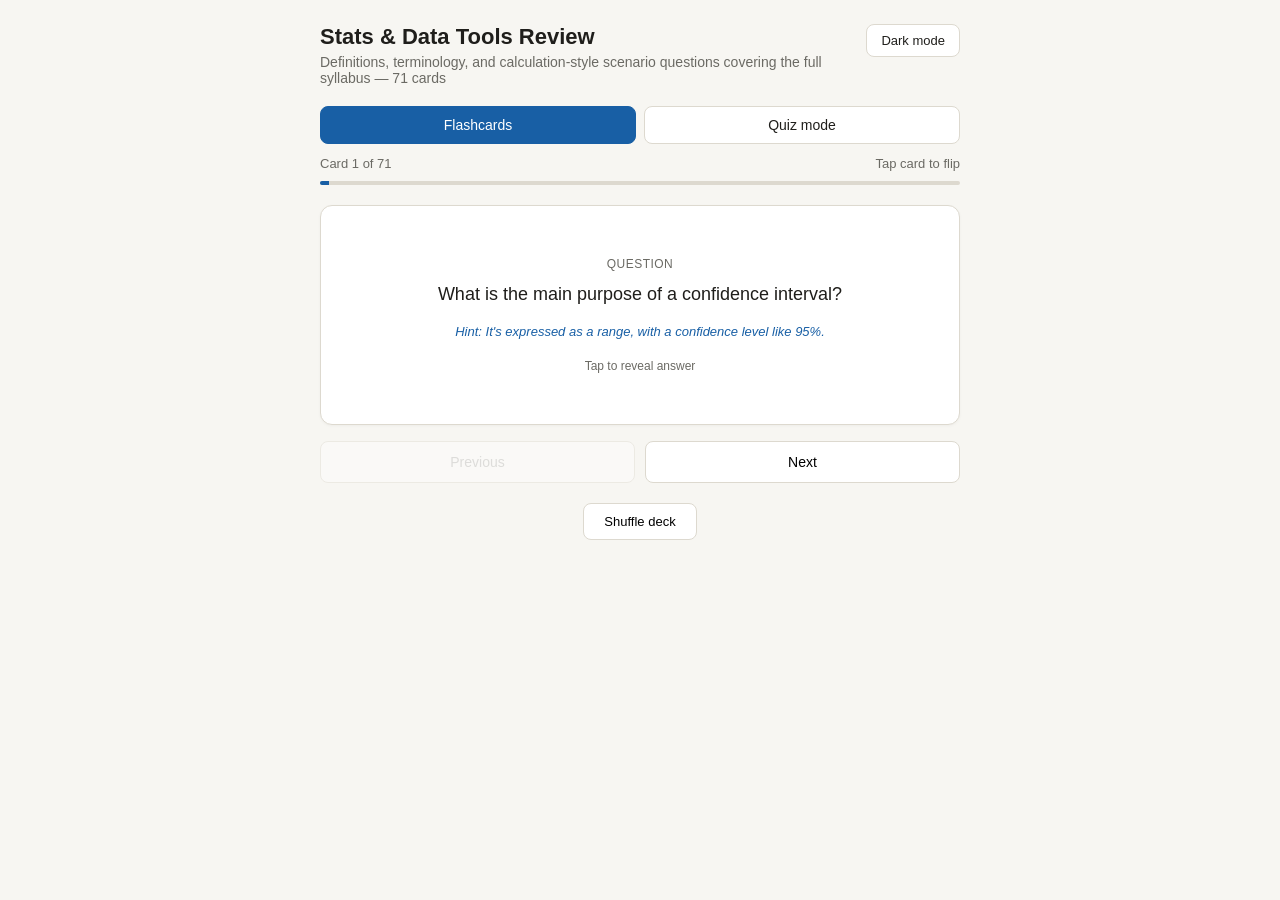
==== index.html @ a937f018 "Add files via upload" ====
<!DOCTYPE html>
<html lang="en">
<head>
<meta charset="UTF-8">
<meta name="viewport" content="width=device-width, initial-scale=1.0">
<title>Stats & Data Tools Review</title>
<style>
  :root {
    --bg: #f7f6f2;
    --card: #ffffff;
    --border: #ddd9cf;
    --text: #1f1e1b;
    --muted: #6b6a64;
    --accent: #185fa5;
    --accent-bg: #e6f1fb;
    --good: #0f6e56;
    --good-bg: #e1f5ee;
    --bad: #a32d2d;
    --bad-bg: #fcebeb;
  }
  [data-theme="dark"] {
    --bg: #1a1918;
    --card: #26241f;
    --border: #3d3b35;
    --text: #ece9e1;
    --muted: #9a978d;
    --accent: #6fb0ea;
    --accent-bg: #1e3448;
    --good: #6fd6ae;
    --good-bg: #123a2e;
    --bad: #f0928f;
    --bad-bg: #442020;
  }
  * { box-sizing: border-box; }
  body {
    margin: 0;
    font-family: -apple-system, BlinkMacSystemFont, "Segoe UI", Helvetica, Arial, sans-serif;
    background: var(--bg);
    color: var(--text);
    padding: 24px 16px 64px;
    transition: background 0.15s, color 0.15s;
  }
  .header-row {
    display: flex;
    justify-content: space-between;
    align-items: flex-start;
    gap: 12px;
  }
  .theme-toggle {
    flex-shrink: 0;
    padding: 8px 14px;
    border-radius: 8px;
    border: 1px solid var(--border);
    background: var(--card);
    color: var(--text);
    font-size: 13px;
    cursor: pointer;
    white-space: nowrap;
  }
  .wrap {
    max-width: 640px;
    margin: 0 auto;
  }
  h1 {
    font-size: 22px;
    font-weight: 600;
    margin: 0 0 4px;
  }
  .subtitle {
    color: var(--muted);
    font-size: 14px;
    margin: 0 0 20px;
  }
  .modebar {
    display: flex;
    gap: 8px;
    margin-bottom: 12px;
  }
  .modebar button {
    flex: 1;
    padding: 10px;
    border-radius: 8px;
    border: 1px solid var(--border);
    background: var(--card);
    font-size: 14px;
    font-weight: 500;
    cursor: pointer;
    color: var(--text);
  }
  .modebar button.active {
    background: var(--accent);
    color: white;
    border-color: var(--accent);
  }
  .progress {
    font-size: 13px;
    color: var(--muted);
    margin-bottom: 10px;
    display: flex;
    justify-content: space-between;
  }
  .progress-bar {
    height: 4px;
    background: var(--border);
    border-radius: 2px;
    overflow: hidden;
    margin-bottom: 20px;
  }
  .progress-fill {
    height: 100%;
    background: var(--accent);
    transition: width 0.2s;
  }
  .card {
    background: var(--card);
    border: 1px solid var(--border);
    border-radius: 12px;
    padding: 28px 24px;
    min-height: 220px;
    display: flex;
    flex-direction: column;
    justify-content: center;
    cursor: pointer;
    text-align: center;
    user-select: none;
    box-shadow: 0 1px 3px rgba(0,0,0,0.04);
  }
  .card-label {
    font-size: 12px;
    text-transform: uppercase;
    letter-spacing: 0.04em;
    color: var(--muted);
    margin-bottom: 10px;
  }
  .card-content {
    font-size: 18px;
    line-height: 1.5;
    font-weight: 500;
  }
  .card-hint {
    margin-top: 16px;
    font-size: 13px;
    color: var(--accent);
    font-style: italic;
  }
  .card-explain {
    margin-top: 16px;
    font-size: 14px;
    color: var(--muted);
    line-height: 1.5;
  }
  .tap-hint {
    margin-top: 20px;
    font-size: 12px;
    color: var(--muted);
  }
  .navbar {
    display: flex;
    gap: 10px;
    margin-top: 16px;
  }
  .navbar button {
    flex: 1;
    padding: 12px;
    border-radius: 8px;
    border: 1px solid var(--border);
    background: var(--card);
    font-size: 14px;
    cursor: pointer;
  }
  .navbar button:disabled {
    opacity: 0.4;
    cursor: default;
  }
  .options {
    display: flex;
    flex-direction: column;
    gap: 10px;
    margin-top: 16px;
  }
  .option {
    padding: 14px 16px;
    border-radius: 8px;
    border: 1px solid var(--border);
    background: var(--card);
    text-align: left;
    font-size: 15px;
    cursor: pointer;
  }
  .option:hover { border-color: var(--accent); }
  .option.correct {
    background: var(--good-bg);
    border-color: var(--good);
    color: var(--good);
    font-weight: 500;
  }
  .option.incorrect {
    background: var(--bad-bg);
    border-color: var(--bad);
    color: var(--bad);
    font-weight: 500;
  }
  .option.disabled { cursor: default; }
  .quiz-question {
    font-size: 18px;
    font-weight: 500;
    margin-bottom: 4px;
    line-height: 1.5;
  }
  .feedback {
    margin-top: 16px;
    padding: 14px 16px;
    border-radius: 8px;
    font-size: 14px;
    line-height: 1.5;
  }
  .feedback.good { background: var(--good-bg); color: var(--good); }
  .feedback.bad { background: var(--bad-bg); color: var(--bad); }
  .feedback b { font-weight: 600; }
  .score-screen {
    text-align: center;
    padding: 40px 20px;
  }
  .score-num {
    font-size: 48px;
    font-weight: 600;
    margin: 12px 0;
  }
  .restart {
    margin-top: 24px;
    padding: 12px 24px;
    border-radius: 8px;
    border: 1px solid var(--accent);
    background: var(--accent);
    color: white;
    font-size: 14px;
    font-weight: 500;
    cursor: pointer;
  }
  .topbtn {
    margin-top: 20px;
    text-align: center;
  }
  .topbtn button {
    padding: 10px 20px;
    border-radius: 8px;
    border: 1px solid var(--border);
    background: var(--card);
    font-size: 13px;
    cursor: pointer;
  }
</style>
</head>
<body>
<div class="wrap">
  <div class="header-row">
    <div>
      <h1>Stats & Data Tools Review</h1>
      <p class="subtitle">Definitions, terminology, and calculation-style scenario questions covering the full syllabus — 71 cards</p>
    </div>
    <button class="theme-toggle" id="theme-toggle-btn" onclick="toggleTheme()">Dark mode</button>
  </div>

  <div class="modebar">
    <button id="btn-flash" class="active" onclick="setMode('flash')">Flashcards</button>
    <button id="btn-quiz" onclick="setMode('quiz')">Quiz mode</button>
  </div>

  <div id="app"></div>
</div>

<script>
const conceptQuestions = [
  {id:"q1",prompt:"What is a 'population' in statistics?",options:[{id:"a",text:"The entire group of individuals or items you want to draw conclusions about"},{id:"b",text:"A small subset randomly chosen from a larger group"},{id:"c",text:"Only the data points collected in an experiment"},{id:"d",text:"The average of all observed values"}],correct:"a",explanation:"A population includes every member of the group of interest, as opposed to a sample, which is a subset of it.",hint:"Think 'the whole group', not a piece of it."},
  {id:"q2",prompt:"What is a 'sample' in statistics?",options:[{id:"a",text:"A subset of the population used to make inferences about the whole"},{id:"b",text:"The complete dataset with no exclusions"},{id:"c",text:"A theoretical distribution"},{id:"d",text:"A visualization of data"}],correct:"a",explanation:"Sampling lets you estimate population characteristics without measuring every member.",hint:"It's smaller than the population."},
  {id:"q3",prompt:"Why might sample size matter when estimating a population mean?",options:[{id:"a",text:"Smaller samples tend to give less precise, more variable estimates of the population mean"},{id:"b",text:"Sample size never affects accuracy"},{id:"c",text:"Larger samples always guarantee a biased estimate"},{id:"d",text:"Sample size only matters for medians, not means"}],correct:"a",explanation:"Larger samples generally reduce standard error, giving a more reliable estimate of the population parameter.",hint:"Think about variability of the estimate."},
  {id:"q4",prompt:"Which measure of central tendency is most affected by extreme outliers?",options:[{id:"a",text:"Mean"},{id:"b",text:"Median"},{id:"c",text:"Mode"},{id:"d",text:"IQR"}],correct:"a",explanation:"The mean uses every value in its calculation, so outliers pull it strongly; the median is resistant to outliers.",hint:"This one sums all values and divides by n."},
  {id:"q5",prompt:"What is the median of a dataset?",options:[{id:"a",text:"The middle value when data is sorted"},{id:"b",text:"The most frequently occurring value"},{id:"c",text:"The sum of values divided by count"},{id:"d",text:"The range of values"}],correct:"a",explanation:"The median splits sorted data into two equal halves.",hint:"Sort the data first, then find the center."},
  {id:"q6",prompt:"What is the mode of a dataset?",options:[{id:"a",text:"The most frequently occurring value(s)"},{id:"b",text:"The average value"},{id:"c",text:"The middle value"},{id:"d",text:"The spread of the data"}],correct:"a",explanation:"A dataset can have one mode, multiple modes, or no mode at all.",hint:"Think 'most popular value'."},
  {id:"q7",prompt:"What do quartiles divide a dataset into?",options:[{id:"a",text:"Four equal parts"},{id:"b",text:"Two equal parts"},{id:"c",text:"Ten equal parts"},{id:"d",text:"Three unequal parts"}],correct:"a",explanation:"Q1, Q2 (median), and Q3 split ordered data into four equal-sized groups.",hint:"The prefix 'quart-' is a clue."},
  {id:"q8",prompt:"How is the Interquartile Range (IQR) calculated?",options:[{id:"a",text:"Q3 minus Q1"},{id:"b",text:"Max minus min"},{id:"c",text:"Mean minus median"},{id:"d",text:"Q1 plus Q3"}],correct:"a",explanation:"IQR = Q3 - Q1, representing the spread of the middle 50% of the data and used to detect outliers.",hint:"It measures the spread of the middle 50% of data."},
  {id:"q9",prompt:"What does variance measure?",options:[{id:"a",text:"The average squared deviation of data points from the mean"},{id:"b",text:"The middle value of a dataset"},{id:"c",text:"The most common value"},{id:"d",text:"The correlation between two variables"}],correct:"a",explanation:"Variance quantifies how spread out data points are around the mean, using squared differences.",hint:"Squaring is involved."},
  {id:"q10",prompt:"How does standard deviation relate to variance?",options:[{id:"a",text:"It's the square root of the variance"},{id:"b",text:"It's the variance squared"},{id:"c",text:"It's unrelated to variance"},{id:"d",text:"It's always larger than the variance"}],correct:"a",explanation:"Standard deviation puts spread back into the original units of the data by taking the square root of variance.",hint:"Think inverse of squaring."},
  {id:"q11",prompt:"What does skewness describe?",options:[{id:"a",text:"The asymmetry of a distribution's shape"},{id:"b",text:"The central value of data"},{id:"c",text:"The number of data points"},{id:"d",text:"The correlation between variables"}],correct:"a",explanation:"Positive skew has a longer right tail; negative skew has a longer left tail.",hint:"Think about a distribution leaning left or right."},
  {id:"q12",prompt:"What distinguishes a discrete random variable from a continuous one?",options:[{id:"a",text:"Discrete takes countable values; continuous can take any value in a range"},{id:"b",text:"Discrete is always negative; continuous is always positive"},{id:"c",text:"Discrete has no probability distribution"},{id:"d",text:"There is no meaningful difference"}],correct:"a",explanation:"Discrete variables (e.g., number of items) are countable; continuous variables (e.g., height) can take any value within an interval.",hint:"Think 'countable list' vs 'any value on a line'."},
  {id:"q13",prompt:"Which distribution is symmetric, bell-shaped, and defined by its mean and standard deviation?",options:[{id:"a",text:"Normal distribution"},{id:"b",text:"Binomial distribution"},{id:"c",text:"Poisson distribution"},{id:"d",text:"Uniform distribution"}],correct:"a",explanation:"The normal distribution is the classic bell curve, fully described by its mean (center) and standard deviation (spread).",hint:"This is the classic 'bell curve'."},
  {id:"q14",prompt:"The binomial distribution models what kind of scenario?",options:[{id:"a",text:"A fixed number of independent trials, each with two possible outcomes"},{id:"b",text:"The number of events in a fixed time interval"},{id:"c",text:"Values spread evenly across a range"},{id:"d",text:"Continuous measurements like height"}],correct:"a",explanation:"Binomial distributions apply to repeated yes/no (success/failure) trials, like coin flips.",hint:"Think 'success or failure' repeated n times."},
  {id:"q15",prompt:"The Poisson distribution is typically used to model what?",options:[{id:"a",text:"The number of times an event occurs in a fixed interval of time or space"},{id:"b",text:"Two-outcome trials"},{id:"c",text:"A perfectly symmetric bell curve"},{id:"d",text:"Equally likely outcomes over a range"}],correct:"a",explanation:"Poisson distributions describe rare event counts, like calls received per hour.",hint:"Think 'how many events happen in an hour'."},
  {id:"q16",prompt:"What characterizes a uniform distribution?",options:[{id:"a",text:"Every outcome in the range is equally likely"},{id:"b",text:"Outcomes cluster tightly around the mean"},{id:"c",text:"It's always skewed"},{id:"d",text:"It only applies to counts of events"}],correct:"a",explanation:"In a uniform distribution, all values across the range have equal probability.",hint:"Think 'rolling a fair die' — flat probability."},
  {id:"q17",prompt:"What is the main purpose of a confidence interval?",options:[{id:"a",text:"To give a range of plausible values for a population parameter based on sample data"},{id:"b",text:"To calculate the exact population mean with certainty"},{id:"c",text:"To measure skewness"},{id:"d",text:"To visualize outliers"}],correct:"a",explanation:"A confidence interval expresses uncertainty around an estimate, e.g., 'we're 95% confident the true mean falls in this range'.",hint:"It's expressed as a range, with a confidence level like 95%."},
  {id:"q18",prompt:"What is the goal of hypothesis testing?",options:[{id:"a",text:"To use sample data to evaluate evidence against a claim (null hypothesis) about a population"},{id:"b",text:"To calculate the mode of a dataset"},{id:"c",text:"To visualize data with a histogram"},{id:"d",text:"To compute the IQR"}],correct:"a",explanation:"Hypothesis testing uses sample evidence to decide whether to reject a null hypothesis about the population.",hint:"Involves a 'null hypothesis' and deciding whether to reject it."},
  {id:"q19",prompt:"When is a t-test typically preferred over a z-test?",options:[{id:"a",text:"When the sample size is small and/or the population standard deviation is unknown"},{id:"b",text:"When the population standard deviation is known and sample size is huge"},{id:"c",text:"Only for categorical data"},{id:"d",text:"Never — they are the same test"}],correct:"a",explanation:"The t-test accounts for extra uncertainty when estimating standard deviation from a small sample.",hint:"Think about what happens when you don't know the population's spread."},
  {id:"q20",prompt:"What does a p-value represent in hypothesis testing?",options:[{id:"a",text:"The probability of observing data at least as extreme as yours, assuming the null hypothesis is true"},{id:"b",text:"The probability the null hypothesis is true"},{id:"c",text:"The sample mean"},{id:"d",text:"The confidence level"}],correct:"a",explanation:"A small p-value suggests the observed data would be unlikely under the null hypothesis, providing evidence against it.",hint:"It's a probability tied to the null hypothesis being true."},
  {id:"q21",prompt:"What does a z-score tell you?",options:[{id:"a",text:"How many standard deviations a data point is from the mean"},{id:"b",text:"The exact value of a data point"},{id:"c",text:"The correlation between two variables"},{id:"d",text:"The sample size needed for a test"}],correct:"a",explanation:"A z-score standardizes a value relative to the mean and standard deviation of its distribution.",hint:"Standardized distance from the mean, in SD units."},
  {id:"q22",prompt:"Which two methods are commonly used for outlier detection?",options:[{id:"a",text:"IQR-based rule and z-score thresholds"},{id:"b",text:"Mode and median only"},{id:"c",text:"Histograms and scatter plots only"},{id:"d",text:"Confidence intervals and p-values"}],correct:"a",explanation:"Common outlier rules flag points beyond 1.5×IQR from Q1/Q3, or z-scores beyond a threshold like ±3.",hint:"One uses quartiles, the other uses standard deviations."},
  {id:"q23",prompt:"What does a box-and-whisker plot visualize?",options:[{id:"a",text:"The quartiles, median, and potential outliers of a dataset"},{id:"b",text:"The relationship between two continuous variables"},{id:"c",text:"The frequency distribution of a single variable"},{id:"d",text:"Trends over time"}],correct:"a",explanation:"Box plots show Q1, median, Q3, whiskers (typically 1.5×IQR), and outlier points.",hint:"Think of a box with lines sticking out on both sides."},
  {id:"q24",prompt:"What do the linear correlation coefficient and covariance both describe?",options:[{id:"a",text:"The relationship/association between two variables"},{id:"b",text:"The spread of a single variable"},{id:"c",text:"The center of a distribution"},{id:"d",text:"The number of outliers"}],correct:"a",explanation:"Covariance shows the direction of a relationship; the correlation coefficient standardizes this to a value between -1 and 1.",hint:"Think about how two variables move together."},
  {id:"q25",prompt:"What is a scatter plot best used for?",options:[{id:"a",text:"Visualizing the relationship between two numeric variables"},{id:"b",text:"Showing the distribution of a single variable's frequency"},{id:"c",text:"Displaying quartiles and outliers"},{id:"d",text:"Comparing categorical proportions"}],correct:"a",explanation:"Scatter plots show how one variable relates to another, useful for spotting correlation or patterns.",hint:"It has x and y axes with individual points."},
  {id:"q26",prompt:"What is a histogram used to visualize?",options:[{id:"a",text:"The frequency distribution of a single numeric variable across bins/ranges"},{id:"b",text:"The relationship between two variables"},{id:"c",text:"Only categorical data counts"},{id:"d",text:"Time series trends only"}],correct:"a",explanation:"Histograms group continuous data into bins to show shape, center, and spread of the distribution.",hint:"Bars represent counts within value ranges (bins)."},
  {id:"q27",prompt:"What is NumPy, at its core?",options:[{id:"a",text:"A Python library for efficient numerical computing, built around array operations"},{id:"b",text:"A visualization library only"},{id:"c",text:"A database management system"},{id:"d",text:"A machine learning framework"}],correct:"a",explanation:"NumPy provides fast, vectorized operations on arrays and underlies many other data science libraries.",hint:"The name itself is a hint — 'Numerical Python'."},
  {id:"q28",prompt:"What is NumPy's core data structure called?",options:[{id:"a",text:"ndarray"},{id:"b",text:"DataFrame"},{id:"c",text:"Series"},{id:"d",text:"list"}],correct:"a",explanation:"The ndarray (n-dimensional array) is NumPy's fundamental object for storing and operating on numerical data efficiently.",hint:"'n-dimensional array', abbreviated."},
  {id:"q29",prompt:"How do you typically import NumPy in Python code?",options:[{id:"a",text:"import numpy as np"},{id:"b",text:"include numpy"},{id:"c",text:"require('numpy')"},{id:"d",text:"load numpy"}],correct:"a",explanation:"The conventional alias for NumPy is 'np', used throughout the data science ecosystem.",hint:"There's a very common two-letter alias used."},
  {id:"q30",prompt:"What is Pandas primarily used for?",options:[{id:"a",text:"Working with labeled, tabular data through structures like DataFrames"},{id:"b",text:"Low-level numerical array math only"},{id:"c",text:"Creating web applications"},{id:"d",text:"3D graphics rendering"}],correct:"a",explanation:"Pandas builds on NumPy to provide DataFrame and Series objects for handling structured, labeled data like spreadsheets.",hint:"Think spreadsheet-like tables in Python."},
  {id:"q31",prompt:"What does df.head() do?",options:[{id:"a",text:"Shows the first few rows of a DataFrame (default 5)"},{id:"b",text:"Shows summary statistics of numeric columns"},{id:"c",text:"Shows the last few rows of a DataFrame"},{id:"d",text:"Lists column data types and memory usage"}],correct:"a",explanation:"df.head() is a quick way to preview the top of a dataset.",hint:"Think 'top of the table'."},
  {id:"q32",prompt:"What does df.tail() do?",options:[{id:"a",text:"Shows the last few rows of a DataFrame (default 5)"},{id:"b",text:"Shows the first few rows"},{id:"c",text:"Shows column names"},{id:"d",text:"Shows summary statistics"}],correct:"a",explanation:"df.tail() previews the bottom of the dataset, useful for checking end-of-file data.",hint:"Opposite of head()."},
  {id:"q33",prompt:"What does df.describe() return?",options:[{id:"a",text:"Summary statistics (count, mean, std, min, max, quartiles) for numeric columns"},{id:"b",text:"The data types of each column"},{id:"c",text:"Just the column names"},{id:"d",text:"The first 5 rows"}],correct:"a",explanation:"df.describe() gives a quick statistical overview of numeric columns.",hint:"This connects directly to descriptive statistics concepts."},
  {id:"q34",prompt:"What does df.info() show?",options:[{id:"a",text:"Column names, data types, non-null counts, and memory usage"},{id:"b",text:"Only the mean of each column"},{id:"c",text:"A scatter plot of the data"},{id:"d",text:"The correlation matrix"}],correct:"a",explanation:"df.info() gives a structural summary of the DataFrame, helpful for spotting missing data and checking dtypes.",hint:"Think 'structure and data health check'."},
  {id:"q35",prompt:"What does df.columns return?",options:[{id:"a",text:"An index/list of the column labels in the DataFrame"},{id:"b",text:"The number of rows"},{id:"c",text:"The data types only"},{id:"d",text:"The first row of data"}],correct:"a",explanation:"df.columns gives you the column names, useful for referencing or renaming fields.",hint:"It's about labels, not values."},
  {id:"r1",prompt:"What is a 'sample data set'?",options:[{id:"a",text:"The actual collected observations/data points drawn from a population"},{id:"b",text:"A theoretical probability distribution"},{id:"c",text:"The full population with no exclusions"},{id:"d",text:"A summary statistic like the mean"}],correct:"a",explanation:"A sample data set is the actual collected subset of observations you analyze, drawn from the larger population.",hint:"This is the raw data you actually have in hand."},
  {id:"r2",prompt:"What does 'sampling from a population' mean?",options:[{id:"a",text:"The process of selecting a subset of individuals from a population to study"},{id:"b",text:"Calculating the mean of all population values"},{id:"c",text:"Removing outliers from data"},{id:"d",text:"Creating a histogram"}],correct:"a",explanation:"Sampling is the process of choosing a subset from the population, ideally in a way that represents it well.",hint:"It's the process, not the result."},
  {id:"r3",prompt:"How does the sample mean differ from the population mean?",options:[{id:"a",text:"Sample mean is calculated from a subset and estimates the true population mean, which covers everyone"},{id:"b",text:"They are always exactly equal"},{id:"c",text:"Population mean is calculated from a small subset"},{id:"d",text:"There's no meaningful distinction"}],correct:"a",explanation:"The sample mean (x̄) estimates the population mean (μ); they can differ due to sampling variability.",hint:"One is a Greek letter (μ), the other often uses x-bar."},
  {id:"r4",prompt:"What is the definition of a random variable?",options:[{id:"a",text:"A variable whose possible values are outcomes of a random phenomenon"},{id:"b",text:"A fixed constant value"},{id:"c",text:"The average of a dataset"},{id:"d",text:"A column name in a spreadsheet"}],correct:"a",explanation:"A random variable assigns numerical values to outcomes of a random process, forming the basis for probability distributions.",hint:"Think 'a variable whose value depends on chance'."},
  {id:"r5",prompt:"What is meant by NumPy's 'underlying libraries'?",options:[{id:"a",text:"NumPy is built on lower-level, efficient code (like C) and serves as the foundation many other Python data libraries (e.g., Pandas) are built on"},{id:"b",text:"NumPy has no relationship to other libraries"},{id:"c",text:"NumPy replaces the need for Python entirely"},{id:"d",text:"NumPy is only used for web development"}],correct:"a",explanation:"NumPy's core functionality (its C-based array engine) underlies other libraries like Pandas, SciPy, and scikit-learn.",hint:"Think about what other data science libraries are built on top of."},
  {id:"r6",prompt:"What is a Pandas DataFrame?",options:[{id:"a",text:"A 2-dimensional, labeled table-like data structure with rows and columns"},{id:"b",text:"A single column of numbers only"},{id:"c",text:"A NumPy array with no labels"},{id:"d",text:"A type of plot"}],correct:"a",explanation:"A Pandas DataFrame is a labeled, 2D table structure (rows and columns) for storing and manipulating tabular data.",hint:"Think of it as a table with row and column labels, like a spreadsheet."}
];

const practiceQuestions = [
  {id:"p1",prompt:"A researcher measures the height of every student at a university (not just a subset). This complete measurement of the whole group is called a:",options:[{id:"a",text:"Sample"},{id:"b",text:"Census"},{id:"c",text:"Statistic"},{id:"d",text:"Distribution"}],correct:"b",explanation:"A census is when you measure every member of the population rather than a subset (a sample).",hint:"Think about what the government does every 10 years."},
  {id:"p2",prompt:"A pollster surveys 500 randomly selected voters out of a city of 2 million to estimate opinions. This group of 500 is called the:",options:[{id:"a",text:"Population"},{id:"b",text:"Parameter"},{id:"c",text:"Sample"},{id:"d",text:"Census"}],correct:"c",explanation:"The 500 surveyed voters are a sample — a subset drawn from the larger population of 2 million.",hint:"It's the smaller group actually measured."},
  {id:"p3",prompt:"In a dataset [3, 7, 7, 8, 10, 12, 50], why is the median a better measure of the 'typical' value than the mean?",options:[{id:"a",text:"The median is always smaller than the mean"},{id:"b",text:"The extreme value (50) pulls the mean upward, but the median is resistant to it"},{id:"c",text:"The mean can't be calculated for this dataset"},{id:"d",text:"The median and mean would be identical here"}],correct:"b",explanation:"Outliers like 50 have a strong effect on the mean because it uses every value, while the median only depends on the middle position.",hint:"Look at the outlier at the end of the list."},
  {id:"p4",prompt:"For the dataset [1, 2, 2, 3, 3, 3, 4, 5], what is the mode?",options:[{id:"a",text:"3"},{id:"b",text:"2.875"},{id:"c",text:"3.5"},{id:"d",text:"There is no mode"}],correct:"a",explanation:"3 appears three times, more than any other value, making it the mode.",hint:"Count how many times each number appears."},
  {id:"p5",prompt:"If Q1 = 20 and Q3 = 35 for a dataset, what is the IQR?",options:[{id:"a",text:"55"},{id:"b",text:"15"},{id:"c",text:"17.5"},{id:"d",text:"20"}],correct:"b",explanation:"IQR = Q3 - Q1 = 35 - 20 = 15.",hint:"Subtract, don't add."},
  {id:"p6",prompt:"Using the 1.5×IQR rule with Q1 = 20, Q3 = 35 (so IQR = 15), which value would be flagged as an outlier?",options:[{id:"a",text:"40"},{id:"b",text:"58"},{id:"c",text:"30"},{id:"d",text:"25"}],correct:"b",explanation:"The upper fence is Q3 + 1.5×IQR = 35 + 22.5 = 57.5, so 58 falls above it and is flagged as an outlier.",hint:"Calculate the upper fence first: Q3 + 1.5×IQR."},
  {id:"p7",prompt:"A dataset has a mean of 50 and standard deviation of 5. What is the variance?",options:[{id:"a",text:"10"},{id:"b",text:"25"},{id:"c",text:"2.5"},{id:"d",text:"55"}],correct:"b",explanation:"Variance is standard deviation squared: 5² = 25.",hint:"Variance and standard deviation are related by squaring."},
  {id:"p8",prompt:"A distribution has most of its data bunched on the right side, with a long tail stretching toward lower values on the left. This is called:",options:[{id:"a",text:"Positively skewed"},{id:"b",text:"Negatively skewed"},{id:"c",text:"Normally distributed"},{id:"d",text:"Bimodal"}],correct:"b",explanation:"A long tail pointing toward lower (left) values indicates negative skew, sometimes called left-skewed.",hint:"The tail direction names the skew, not where the bulk of data sits."},
  {id:"p9",prompt:"The number of cars that pass through a toll booth in a given hour is an example of what type of random variable?",options:[{id:"a",text:"Continuous"},{id:"b",text:"Discrete"},{id:"c",text:"Categorical"},{id:"d",text:"Ordinal"}],correct:"b",explanation:"You can only count cars in whole numbers (0, 1, 2, ...), making this a discrete random variable.",hint:"Can you have half a car pass through?"},
  {id:"p10",prompt:"The exact amount of rainfall (in inches) recorded in a day is an example of what type of random variable?",options:[{id:"a",text:"Discrete"},{id:"b",text:"Continuous"},{id:"c",text:"Binary"},{id:"d",text:"Nominal"}],correct:"b",explanation:"Rainfall can take any value within a range (e.g., 1.347 inches), making it continuous.",hint:"Can this value be measured to any number of decimal places?"},
  {id:"p11",prompt:"You flip a fair coin 20 times and count the number of heads. Which distribution models this scenario?",options:[{id:"a",text:"Poisson distribution"},{id:"b",text:"Binomial distribution"},{id:"c",text:"Normal distribution"},{id:"d",text:"Uniform distribution"}],correct:"b",explanation:"A fixed number of independent trials (20 flips), each with two outcomes (heads/tails), is the signature of a binomial distribution.",hint:"Fixed number of trials, two possible outcomes each time."},
  {id:"p12",prompt:"A call center wants to model how many calls it receives per 15-minute interval. Which distribution is most appropriate?",options:[{id:"a",text:"Poisson distribution"},{id:"b",text:"Binomial distribution"},{id:"c",text:"Normal distribution"},{id:"d",text:"Uniform distribution"}],correct:"a",explanation:"Counting the number of events (calls) in a fixed interval of time is the classic use case for a Poisson distribution.",hint:"This is about counting rare events over a time window."},
  {id:"p13",prompt:"A random number generator produces a value uniformly between 0 and 100, where every value in that range is equally likely. This describes a:",options:[{id:"a",text:"Normal distribution"},{id:"b",text:"Uniform distribution"},{id:"c",text:"Poisson distribution"},{id:"d",text:"Binomial distribution"}],correct:"b",explanation:"When every outcome across a range is equally likely, that's a uniform distribution.",hint:"The name of the distribution is a strong hint here."},
  {id:"p14",prompt:"A 95% confidence interval for a population mean is reported as (48, 52). What does this most accurately mean?",options:[{id:"a",text:"There's a 95% chance the true population mean falls between 48 and 52, based on the method used to construct the interval"},{id:"b",text:"95% of the data falls between 48 and 52"},{id:"c",text:"The sample mean is always exactly 50"},{id:"d",text:"The population standard deviation is 48 to 52"}],correct:"a",explanation:"A confidence interval reflects the reliability of the estimation method: if repeated many times, about 95% of such intervals would contain the true population parameter.",hint:"Focus on what the confidence level describes — the method, not a single data point."},
  {id:"p15",prompt:"A hypothesis test returns a p-value of 0.02, and the significance level (alpha) is 0.05. What is the appropriate conclusion?",options:[{id:"a",text:"Fail to reject the null hypothesis, since 0.02 is small"},{id:"b",text:"Reject the null hypothesis, since the p-value is less than alpha"},{id:"c",text:"The test is inconclusive"},{id:"d",text:"Accept the alternative hypothesis as proven true"}],correct:"b",explanation:"When the p-value is less than the significance level (0.02 < 0.05), there's enough evidence to reject the null hypothesis.",hint:"Compare the p-value directly to alpha."},
  {id:"p16",prompt:"A researcher has a sample of only 12 observations and does not know the population standard deviation. Which test is most appropriate for comparing means?",options:[{id:"a",text:"z-test"},{id:"b",text:"t-test"},{id:"c",text:"Chi-square test"},{id:"d",text:"ANOVA"}],correct:"b",explanation:"With a small sample size and unknown population standard deviation, the t-test is the appropriate choice.",hint:"Small sample + unknown population SD points to one specific test."},
  {id:"p17",prompt:"A data point has a z-score of -2.5. What does this tell you?",options:[{id:"a",text:"The value is 2.5 units above the mean"},{id:"b",text:"The value is 2.5 standard deviations below the mean"},{id:"c",text:"The value equals the median"},{id:"d",text:"The value is exactly at the mean"}],correct:"b",explanation:"A negative z-score means the value falls below the mean, and the magnitude (2.5) tells you how many standard deviations away.",hint:"Sign tells direction, magnitude tells distance in SD units."},
  {id:"p18",prompt:"Which plot would be most useful for visualizing the relationship between hours studied and exam score across many students?",options:[{id:"a",text:"Box-and-whisker plot"},{id:"b",text:"Scatter plot"},{id:"c",text:"Histogram"},{id:"d",text:"Pie chart"}],correct:"b",explanation:"Scatter plots are ideal for visualizing the relationship between two numeric variables, like study hours and exam scores.",hint:"You need to see two variables plotted against each other."},
  {id:"p19",prompt:"Two variables have a covariance of 45.2. On its own, what is the main limitation of this number?",options:[{id:"a",text:"It doesn't tell you the direction of the relationship"},{id:"b",text:"It's not standardized, so its magnitude is hard to interpret without knowing the variables' units/scale"},{id:"c",text:"It can only be negative"},{id:"d",text:"It only works for categorical data"}],correct:"b",explanation:"Unlike the correlation coefficient (which is standardized between -1 and 1), covariance's magnitude depends on the units of the variables, making it hard to interpret alone.",hint:"Compare this to why we usually convert covariance into a correlation coefficient."},
  {id:"p20",prompt:"Why does a rule-of-thumb minimum sample size (like n = 30) matter for hypothesis testing and confidence intervals?",options:[{id:"a",text:"It guarantees a p-value below 0.05"},{id:"b",text:"It's the point where the Central Limit Theorem lets the sampling distribution of the mean be treated as approximately normal, even if the population isn't"},{id:"c",text:"It's a legal requirement for all statistical studies"},{id:"d",text:"Smaller samples always give more accurate results"}],correct:"b",explanation:"The Central Limit Theorem states that as sample size grows, the sampling distribution of the mean approaches normality regardless of the population's underlying shape.",hint:"This connects to a famous theorem about sampling distributions."},
  {id:"p21",prompt:"You write `import numpy as np` at the top of your script. What does the `as np` part do?",options:[{id:"a",text:"Creates an alias so you can call NumPy functions using np. instead of numpy."},{id:"b",text:"Installs the NumPy library"},{id:"c",text:"Converts NumPy arrays to Pandas DataFrames"},{id:"d",text:"Restricts NumPy to only numeric data types"}],correct:"a",explanation:"'as np' aliases the numpy module to the shorter name np, which is the standard convention.",hint:"Think about why nearly everyone types np.array() instead of numpy.array()."},
  {id:"p22",prompt:"You run `arr = np.array([4, 8, 15, 16, 23, 42])`. What type of object is `arr`?",options:[{id:"a",text:"A Python list"},{id:"b",text:"A NumPy ndarray"},{id:"c",text:"A Pandas Series"},{id:"d",text:"A dictionary"}],correct:"b",explanation:"np.array() constructs NumPy's core data structure, the ndarray (n-dimensional array).",hint:"This is NumPy's fundamental object, mentioned by name in the course material."},
  {id:"p23",prompt:"You've loaded a spreadsheet into a variable called df and want to quickly preview just the first 3 rows. Which command should you use?",options:[{id:"a",text:"df.describe(3)"},{id:"b",text:"df.head(3)"},{id:"c",text:"df.info(3)"},{id:"d",text:"df.columns(3)"}],correct:"b",explanation:"df.head(n) previews the first n rows of a DataFrame; the default is 5 if no argument is given.",hint:"Think about which method previews the top of a dataset, then pass it a number."},
  {id:"p24",prompt:"You suspect a large dataset has missing values in some columns and want to quickly see the non-null count and data type for each column. Which method should you call on your DataFrame?",options:[{id:"a",text:"df.describe()"},{id:"b",text:"df.head()"},{id:"c",text:"df.info()"},{id:"d",text:"df.tail()"}],correct:"c",explanation:"df.info() reports column names, dtypes, non-null counts, and memory usage \u2014 ideal for spotting missing data.",hint:"You need structural info about the DataFrame, not the actual values."},
  {id:"p25",prompt:"You want a quick statistical summary (mean, std, min, max, and quartiles) of every numeric column in a DataFrame called df. Which method gives you this in one call?",options:[{id:"a",text:"df.columns()"},{id:"b",text:"df.describe()"},{id:"c",text:"df.info()"},{id:"d",text:"df.head()"}],correct:"b",explanation:"df.describe() computes descriptive statistics for numeric columns in a single call.",hint:"The method name matches exactly what you're asking for."},
  {id:"p26",prompt:"Two variables have a correlation coefficient of -0.85. How should this be interpreted?",options:[{id:"a",text:"A strong negative linear relationship \u2014 as one variable increases, the other tends to decrease"},{id:"b",text:"A weak, unreliable relationship"},{id:"c",text:"No relationship exists between the variables"},{id:"d",text:"A strong positive relationship"}],correct:"a",explanation:"Correlation coefficients close to -1 indicate a strong negative linear relationship; close to +1 indicates a strong positive one.",hint:"Look at both the sign and how close the value is to 1 in magnitude."},
  {id:"p27",prompt:"For a normal distribution, approximately what percentage of data falls within 2 standard deviations of the mean?",options:[{id:"a",text:"50%"},{id:"b",text:"68%"},{id:"c",text:"95%"},{id:"d",text:"99.7%"}],correct:"c",explanation:"This is the empirical rule (68-95-99.7 rule): about 95% of data in a normal distribution falls within 2 standard deviations of the mean.",hint:"This is part of the '68-95-99.7' empirical rule for normal distributions."},
  {id:"p28",prompt:"All else being equal, if you increase your sample size while keeping the same confidence level, what happens to the width of the confidence interval?",options:[{id:"a",text:"It widens"},{id:"b",text:"It narrows, since larger samples give more precise estimates"},{id:"c",text:"It stays exactly the same"},{id:"d",text:"It becomes impossible to calculate"}],correct:"b",explanation:"Larger samples reduce the standard error of the estimate, producing a narrower, more precise confidence interval.",hint:"Think about how more data affects the precision of an estimate."},
  {id:"p29",prompt:"A box plot shows a median line positioned close to the bottom of the box, with a whisker extending much farther above the box than below. What does this suggest about the distribution?",options:[{id:"a",text:"It is positively (right) skewed"},{id:"b",text:"It is negatively (left) skewed"},{id:"c",text:"It is perfectly symmetric"},{id:"d",text:"It has no outliers"}],correct:"a",explanation:"A longer whisker/tail extending upward, with the median pulled toward the lower end of the box, indicates positive (right) skew.",hint:"A longer stretch on one side of the box points to skew in that direction."},
  {id:"p30",prompt:"You calculate the variance of a small sample as 64. What is the standard deviation?",options:[{id:"a",text:"8"},{id:"b",text:"32"},{id:"c",text:"4096"},{id:"d",text:"16"}],correct:"a",explanation:"Standard deviation is the square root of variance: \u221a64 = 8.",hint:"Take the square root of the variance."}
];

const questions = [...conceptQuestions, ...practiceQuestions];

function applyTheme(theme){
  document.documentElement.setAttribute('data-theme', theme);
  const btn = document.getElementById('theme-toggle-btn');
  if(btn) btn.textContent = theme === 'dark' ? 'Light mode' : 'Dark mode';
  try { localStorage.setItem('stats-quiz-theme', theme); } catch(e) {}
}

function toggleTheme(){
  const current = document.documentElement.getAttribute('data-theme') === 'dark' ? 'dark' : 'light';
  applyTheme(current === 'dark' ? 'light' : 'dark');
}

(function initTheme(){
  let saved = null;
  try { saved = localStorage.getItem('stats-quiz-theme'); } catch(e) {}
  if(saved === 'dark' || saved === 'light'){
    applyTheme(saved);
  } else if(window.matchMedia && window.matchMedia('(prefers-color-scheme: dark)').matches){
    applyTheme('dark');
  } else {
    applyTheme('light');
  }
})();

let mode = 'flash';
let idx = 0;
let flipped = false;
let quizAnswered = null;
let quizScore = 0;
let quizDone = 0;
let order = questions.map((_,i)=>i);
let quizOptionOrder = {};

function shuffle(arr){
  for(let i=arr.length-1;i>0;i--){
    const j = Math.floor(Math.random()*(i+1));
    [arr[i],arr[j]]=[arr[j],arr[i]];
  }
  return arr;
}

function setMode(m){
  mode = m;
  idx = 0;
  flipped = false;
  quizAnswered = null;
  quizScore = 0;
  quizDone = 0;
  order = shuffle(questions.map((_,i)=>i));
  quizOptionOrder = {};
  document.getElementById('btn-flash').classList.toggle('active', m==='flash');
  document.getElementById('btn-quiz').classList.toggle('active', m==='quiz');
  render();
}

function render(){
  const app = document.getElementById('app');
  if(mode === 'flash'){
    renderFlash(app);
  } else {
    renderQuiz(app);
  }
}

function renderFlash(app){
  const q = questions[order[idx]];
  const correctOpt = q.options.find(o=>o.id===q.correct);
  app.innerHTML = `
    <div class="progress"><span>Card ${idx+1} of ${questions.length}</span><span>Tap card to flip</span></div>
    <div class="progress-bar"><div class="progress-fill" style="width:${((idx+1)/questions.length)*100}%"></div></div>
    <div class="card" onclick="toggleFlip()">
      ${!flipped ? `
        <div class="card-label">Question</div>
        <div class="card-content">${q.prompt}</div>
        <div class="card-hint">Hint: ${q.hint}</div>
        <div class="tap-hint">Tap to reveal answer</div>
      ` : `
        <div class="card-label">Answer</div>
        <div class="card-content">${correctOpt.text}</div>
        <div class="card-explain">${q.explanation}</div>
        <div class="tap-hint">Tap to flip back</div>
      `}
    </div>
    <div class="navbar">
      <button onclick="prevCard()" ${idx===0?'disabled':''}>Previous</button>
      <button onclick="nextCard()" ${idx===questions.length-1?'disabled':''}>Next</button>
    </div>
    <div class="topbtn"><button onclick="shuffleCards()">Shuffle deck</button></div>
  `;
}

function toggleFlip(){ flipped = !flipped; render(); }
function nextCard(){ if(idx<questions.length-1){ idx++; flipped=false; render(); } }
function prevCard(){ if(idx>0){ idx--; flipped=false; render(); } }
function shuffleCards(){ order = shuffle(questions.map((_,i)=>i)); idx=0; flipped=false; render(); }

function renderQuiz(app){
  if(idx >= questions.length){
    app.innerHTML = `
      <div class="score-screen">
        <div class="card-label">Quiz complete</div>
        <div class="score-num">${quizScore} / ${questions.length}</div>
        <div style="color:var(--muted);font-size:14px;">${Math.round((quizScore/questions.length)*100)}% correct</div>
        <button class="restart" onclick="setMode('quiz')">Try again</button>
      </div>
    `;
    return;
  }
  const q = questions[order[idx]];
  if(!quizOptionOrder[q.id]){
    quizOptionOrder[q.id] = shuffle(q.options.map(o=>o.id));
  }
  const displayOptions = quizOptionOrder[q.id].map(id => q.options.find(o=>o.id===id));
  app.innerHTML = `
    <div class="progress"><span>Question ${idx+1} of ${questions.length}</span><span>Score: ${quizScore}</span></div>
    <div class="progress-bar"><div class="progress-fill" style="width:${(idx/questions.length)*100}%"></div></div>
    <div class="quiz-question">${q.prompt}</div>
    <div class="options" id="options-container">
      ${displayOptions.map(o => `<div class="option" data-id="${o.id}" onclick="answer('${o.id}')">${o.text}</div>`).join('')}
    </div>
    <div id="feedback-area"></div>
    ${quizAnswered ? `<div class="navbar"><button onclick="nextQuiz()">${idx===questions.length-1?'See results':'Next question'}</button></div>` : ''}
  `;
  if(quizAnswered){
    document.querySelectorAll('.option').forEach(el=>{
      el.classList.add('disabled');
      if(el.dataset.id === q.correct) el.classList.add('correct');
      if(el.dataset.id === quizAnswered && quizAnswered !== q.correct) el.classList.add('incorrect');
    });
    const fb = document.getElementById('feedback-area');
    const isCorrect = quizAnswered === q.correct;
    fb.innerHTML = `<div class="feedback ${isCorrect?'good':'bad'}"><b>${isCorrect?"That's right.":"Not quite."}</b> ${q.explanation}</div>`;
  }
}

function answer(optId){
  if(quizAnswered) return;
  quizAnswered = optId;
  if(optId === questions[order[idx]].correct) quizScore++;
  render();
}

function nextQuiz(){
  idx++;
  quizAnswered = null;
  render();
}

setMode('flash');
</script>
</body>
</html>
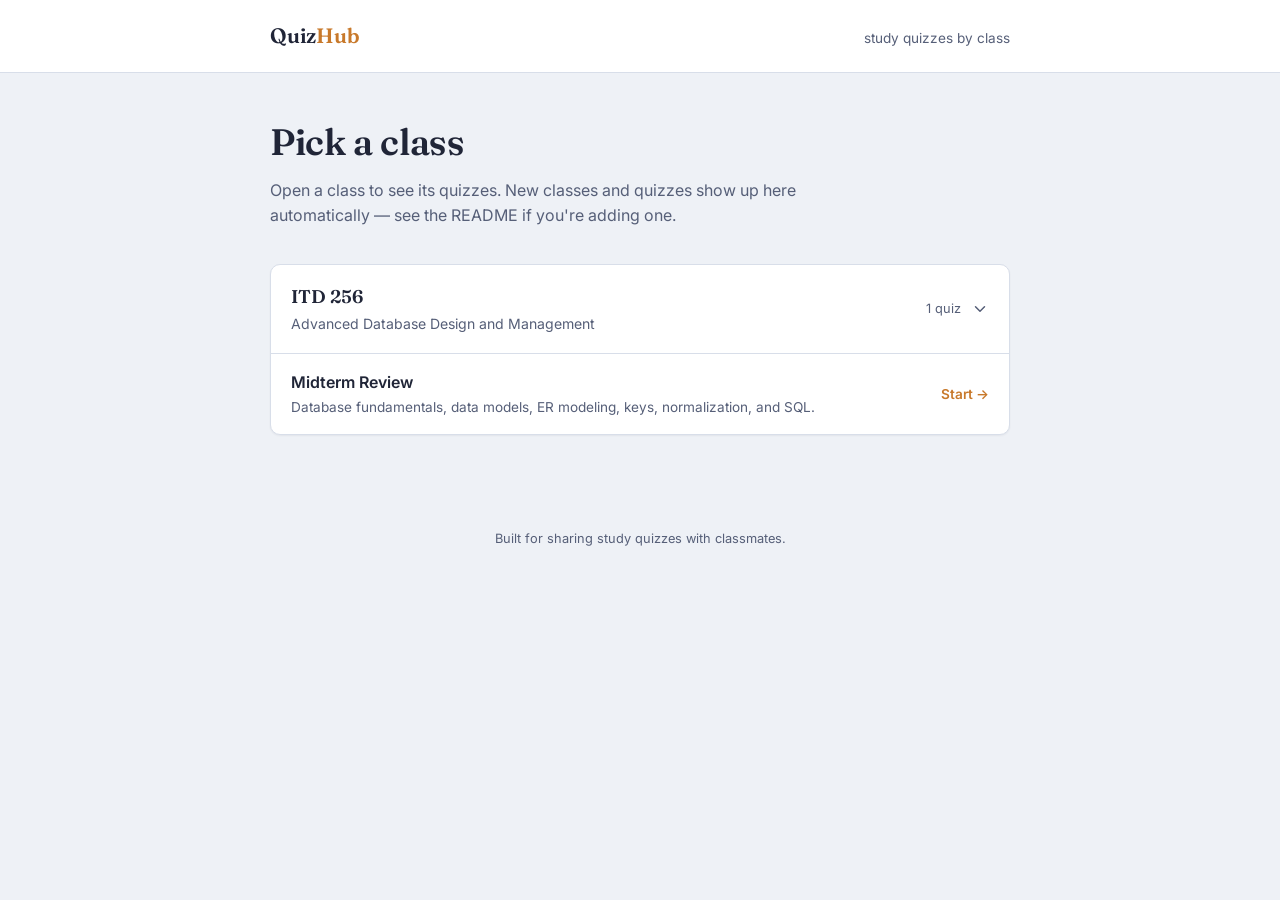
==== commit f54c4f1d: "Add files via upload" ====
--- a/index.html
+++ b/index.html
@@ -1,503 +1,32 @@
-<!DOCTYPE html>
+<!doctype html>
 <html lang="en">
 <head>
-<meta charset="UTF-8">
-<meta name="viewport" content="width=device-width, initial-scale=1.0">
-<title>Stats & Data Tools Review</title>
-<style>
-  :root {
-    --bg: #f7f6f2;
-    --card: #ffffff;
-    --border: #ddd9cf;
-    --text: #1f1e1b;
-    --muted: #6b6a64;
-    --accent: #185fa5;
-    --accent-bg: #e6f1fb;
-    --good: #0f6e56;
-    --good-bg: #e1f5ee;
-    --bad: #a32d2d;
-    --bad-bg: #fcebeb;
-  }
-  [data-theme="dark"] {
-    --bg: #1a1918;
-    --card: #26241f;
-    --border: #3d3b35;
-    --text: #ece9e1;
-    --muted: #9a978d;
-    --accent: #6fb0ea;
-    --accent-bg: #1e3448;
-    --good: #6fd6ae;
-    --good-bg: #123a2e;
-    --bad: #f0928f;
-    --bad-bg: #442020;
-  }
-  * { box-sizing: border-box; }
-  body {
-    margin: 0;
-    font-family: -apple-system, BlinkMacSystemFont, "Segoe UI", Helvetica, Arial, sans-serif;
-    background: var(--bg);
-    color: var(--text);
-    padding: 24px 16px 64px;
-    transition: background 0.15s, color 0.15s;
-  }
-  .header-row {
-    display: flex;
-    justify-content: space-between;
-    align-items: flex-start;
-    gap: 12px;
-  }
-  .theme-toggle {
-    flex-shrink: 0;
-    padding: 8px 14px;
-    border-radius: 8px;
-    border: 1px solid var(--border);
-    background: var(--card);
-    color: var(--text);
-    font-size: 13px;
-    cursor: pointer;
-    white-space: nowrap;
-  }
-  .wrap {
-    max-width: 640px;
-    margin: 0 auto;
-  }
-  h1 {
-    font-size: 22px;
-    font-weight: 600;
-    margin: 0 0 4px;
-  }
-  .subtitle {
-    color: var(--muted);
-    font-size: 14px;
-    margin: 0 0 20px;
-  }
-  .modebar {
-    display: flex;
-    gap: 8px;
-    margin-bottom: 12px;
-  }
-  .modebar button {
-    flex: 1;
-    padding: 10px;
-    border-radius: 8px;
-    border: 1px solid var(--border);
-    background: var(--card);
-    font-size: 14px;
-    font-weight: 500;
-    cursor: pointer;
-    color: var(--text);
-  }
-  .modebar button.active {
-    background: var(--accent);
-    color: white;
-    border-color: var(--accent);
-  }
-  .progress {
-    font-size: 13px;
-    color: var(--muted);
-    margin-bottom: 10px;
-    display: flex;
-    justify-content: space-between;
-  }
-  .progress-bar {
-    height: 4px;
-    background: var(--border);
-    border-radius: 2px;
-    overflow: hidden;
-    margin-bottom: 20px;
-  }
-  .progress-fill {
-    height: 100%;
-    background: var(--accent);
-    transition: width 0.2s;
-  }
-  .card {
-    background: var(--card);
-    border: 1px solid var(--border);
-    border-radius: 12px;
-    padding: 28px 24px;
-    min-height: 220px;
-    display: flex;
-    flex-direction: column;
-    justify-content: center;
-    cursor: pointer;
-    text-align: center;
-    user-select: none;
-    box-shadow: 0 1px 3px rgba(0,0,0,0.04);
-  }
-  .card-label {
-    font-size: 12px;
-    text-transform: uppercase;
-    letter-spacing: 0.04em;
-    color: var(--muted);
-    margin-bottom: 10px;
-  }
-  .card-content {
-    font-size: 18px;
-    line-height: 1.5;
-    font-weight: 500;
-  }
-  .card-hint {
-    margin-top: 16px;
-    font-size: 13px;
-    color: var(--accent);
-    font-style: italic;
-  }
-  .card-explain {
-    margin-top: 16px;
-    font-size: 14px;
-    color: var(--muted);
-    line-height: 1.5;
-  }
-  .tap-hint {
-    margin-top: 20px;
-    font-size: 12px;
-    color: var(--muted);
-  }
-  .navbar {
-    display: flex;
-    gap: 10px;
-    margin-top: 16px;
-  }
-  .navbar button {
-    flex: 1;
-    padding: 12px;
-    border-radius: 8px;
-    border: 1px solid var(--border);
-    background: var(--card);
-    font-size: 14px;
-    cursor: pointer;
-  }
-  .navbar button:disabled {
-    opacity: 0.4;
-    cursor: default;
-  }
-  .options {
-    display: flex;
-    flex-direction: column;
-    gap: 10px;
-    margin-top: 16px;
-  }
-  .option {
-    padding: 14px 16px;
-    border-radius: 8px;
-    border: 1px solid var(--border);
-    background: var(--card);
-    text-align: left;
-    font-size: 15px;
-    cursor: pointer;
-  }
-  .option:hover { border-color: var(--accent); }
-  .option.correct {
-    background: var(--good-bg);
-    border-color: var(--good);
-    color: var(--good);
-    font-weight: 500;
-  }
-  .option.incorrect {
-    background: var(--bad-bg);
-    border-color: var(--bad);
-    color: var(--bad);
-    font-weight: 500;
-  }
-  .option.disabled { cursor: default; }
-  .quiz-question {
-    font-size: 18px;
-    font-weight: 500;
-    margin-bottom: 4px;
-    line-height: 1.5;
-  }
-  .feedback {
-    margin-top: 16px;
-    padding: 14px 16px;
-    border-radius: 8px;
-    font-size: 14px;
-    line-height: 1.5;
-  }
-  .feedback.good { background: var(--good-bg); color: var(--good); }
-  .feedback.bad { background: var(--bad-bg); color: var(--bad); }
-  .feedback b { font-weight: 600; }
-  .score-screen {
-    text-align: center;
-    padding: 40px 20px;
-  }
-  .score-num {
-    font-size: 48px;
-    font-weight: 600;
-    margin: 12px 0;
-  }
-  .restart {
-    margin-top: 24px;
-    padding: 12px 24px;
-    border-radius: 8px;
-    border: 1px solid var(--accent);
-    background: var(--accent);
-    color: white;
-    font-size: 14px;
-    font-weight: 500;
-    cursor: pointer;
-  }
-  .topbtn {
-    margin-top: 20px;
-    text-align: center;
-  }
-  .topbtn button {
-    padding: 10px 20px;
-    border-radius: 8px;
-    border: 1px solid var(--border);
-    background: var(--card);
-    font-size: 13px;
-    cursor: pointer;
-  }
-</style>
+<meta charset="utf-8">
+<meta name="viewport" content="width=device-width, initial-scale=1">
+<title>Class Quizzes</title>
+<link rel="stylesheet" href="assets/style.css">
 </head>
 <body>
+
+<div class="topbar">
+  <div class="topbar-inner">
+    <a class="brand" href="index.html">Quiz<span class="brand-mark">Hub</span></a>
+    <span class="topbar-sub">study quizzes by class</span>
+  </div>
+</div>
+
 <div class="wrap">
-  <div class="header-row">
-    <div>
-      <h1>Stats & Data Tools Review</h1>
-      <p class="subtitle">Definitions, terminology, and calculation-style scenario questions covering the full syllabus — 71 cards</p>
-    </div>
-    <button class="theme-toggle" id="theme-toggle-btn" onclick="toggleTheme()">Dark mode</button>
+  <div class="page-head">
+    <h1>Pick a class</h1>
+    <p>Open a class to see its quizzes. New classes and quizzes show up here automatically — see the README if you're adding one.</p>
   </div>
 
-  <div class="modebar">
-    <button id="btn-flash" class="active" onclick="setMode('flash')">Flashcards</button>
-    <button id="btn-quiz" onclick="setMode('quiz')">Quiz mode</button>
-  </div>
-
-  <div id="app"></div>
+  <div id="class-list" class="class-list"></div>
+  <div id="empty" class="empty-state" hidden>No classes yet. Add one in <code>classes.json</code>.</div>
 </div>
 
-<script>
-const conceptQuestions = [
-  {id:"q1",prompt:"What is a 'population' in statistics?",options:[{id:"a",text:"The entire group of individuals or items you want to draw conclusions about"},{id:"b",text:"A small subset randomly chosen from a larger group"},{id:"c",text:"Only the data points collected in an experiment"},{id:"d",text:"The average of all observed values"}],correct:"a",explanation:"A population includes every member of the group of interest, as opposed to a sample, which is a subset of it.",hint:"Think 'the whole group', not a piece of it."},
-  {id:"q2",prompt:"What is a 'sample' in statistics?",options:[{id:"a",text:"A subset of the population used to make inferences about the whole"},{id:"b",text:"The complete dataset with no exclusions"},{id:"c",text:"A theoretical distribution"},{id:"d",text:"A visualization of data"}],correct:"a",explanation:"Sampling lets you estimate population characteristics without measuring every member.",hint:"It's smaller than the population."},
-  {id:"q3",prompt:"Why might sample size matter when estimating a population mean?",options:[{id:"a",text:"Smaller samples tend to give less precise, more variable estimates of the population mean"},{id:"b",text:"Sample size never affects accuracy"},{id:"c",text:"Larger samples always guarantee a biased estimate"},{id:"d",text:"Sample size only matters for medians, not means"}],correct:"a",explanation:"Larger samples generally reduce standard error, giving a more reliable estimate of the population parameter.",hint:"Think about variability of the estimate."},
-  {id:"q4",prompt:"Which measure of central tendency is most affected by extreme outliers?",options:[{id:"a",text:"Mean"},{id:"b",text:"Median"},{id:"c",text:"Mode"},{id:"d",text:"IQR"}],correct:"a",explanation:"The mean uses every value in its calculation, so outliers pull it strongly; the median is resistant to outliers.",hint:"This one sums all values and divides by n."},
-  {id:"q5",prompt:"What is the median of a dataset?",options:[{id:"a",text:"The middle value when data is sorted"},{id:"b",text:"The most frequently occurring value"},{id:"c",text:"The sum of values divided by count"},{id:"d",text:"The range of values"}],correct:"a",explanation:"The median splits sorted data into two equal halves.",hint:"Sort the data first, then find the center."},
-  {id:"q6",prompt:"What is the mode of a dataset?",options:[{id:"a",text:"The most frequently occurring value(s)"},{id:"b",text:"The average value"},{id:"c",text:"The middle value"},{id:"d",text:"The spread of the data"}],correct:"a",explanation:"A dataset can have one mode, multiple modes, or no mode at all.",hint:"Think 'most popular value'."},
-  {id:"q7",prompt:"What do quartiles divide a dataset into?",options:[{id:"a",text:"Four equal parts"},{id:"b",text:"Two equal parts"},{id:"c",text:"Ten equal parts"},{id:"d",text:"Three unequal parts"}],correct:"a",explanation:"Q1, Q2 (median), and Q3 split ordered data into four equal-sized groups.",hint:"The prefix 'quart-' is a clue."},
-  {id:"q8",prompt:"How is the Interquartile Range (IQR) calculated?",options:[{id:"a",text:"Q3 minus Q1"},{id:"b",text:"Max minus min"},{id:"c",text:"Mean minus median"},{id:"d",text:"Q1 plus Q3"}],correct:"a",explanation:"IQR = Q3 - Q1, representing the spread of the middle 50% of the data and used to detect outliers.",hint:"It measures the spread of the middle 50% of data."},
-  {id:"q9",prompt:"What does variance measure?",options:[{id:"a",text:"The average squared deviation of data points from the mean"},{id:"b",text:"The middle value of a dataset"},{id:"c",text:"The most common value"},{id:"d",text:"The correlation between two variables"}],correct:"a",explanation:"Variance quantifies how spread out data points are around the mean, using squared differences.",hint:"Squaring is involved."},
-  {id:"q10",prompt:"How does standard deviation relate to variance?",options:[{id:"a",text:"It's the square root of the variance"},{id:"b",text:"It's the variance squared"},{id:"c",text:"It's unrelated to variance"},{id:"d",text:"It's always larger than the variance"}],correct:"a",explanation:"Standard deviation puts spread back into the original units of the data by taking the square root of variance.",hint:"Think inverse of squaring."},
-  {id:"q11",prompt:"What does skewness describe?",options:[{id:"a",text:"The asymmetry of a distribution's shape"},{id:"b",text:"The central value of data"},{id:"c",text:"The number of data points"},{id:"d",text:"The correlation between variables"}],correct:"a",explanation:"Positive skew has a longer right tail; negative skew has a longer left tail.",hint:"Think about a distribution leaning left or right."},
-  {id:"q12",prompt:"What distinguishes a discrete random variable from a continuous one?",options:[{id:"a",text:"Discrete takes countable values; continuous can take any value in a range"},{id:"b",text:"Discrete is always negative; continuous is always positive"},{id:"c",text:"Discrete has no probability distribution"},{id:"d",text:"There is no meaningful difference"}],correct:"a",explanation:"Discrete variables (e.g., number of items) are countable; continuous variables (e.g., height) can take any value within an interval.",hint:"Think 'countable list' vs 'any value on a line'."},
-  {id:"q13",prompt:"Which distribution is symmetric, bell-shaped, and defined by its mean and standard deviation?",options:[{id:"a",text:"Normal distribution"},{id:"b",text:"Binomial distribution"},{id:"c",text:"Poisson distribution"},{id:"d",text:"Uniform distribution"}],correct:"a",explanation:"The normal distribution is the classic bell curve, fully described by its mean (center) and standard deviation (spread).",hint:"This is the classic 'bell curve'."},
-  {id:"q14",prompt:"The binomial distribution models what kind of scenario?",options:[{id:"a",text:"A fixed number of independent trials, each with two possible outcomes"},{id:"b",text:"The number of events in a fixed time interval"},{id:"c",text:"Values spread evenly across a range"},{id:"d",text:"Continuous measurements like height"}],correct:"a",explanation:"Binomial distributions apply to repeated yes/no (success/failure) trials, like coin flips.",hint:"Think 'success or failure' repeated n times."},
-  {id:"q15",prompt:"The Poisson distribution is typically used to model what?",options:[{id:"a",text:"The number of times an event occurs in a fixed interval of time or space"},{id:"b",text:"Two-outcome trials"},{id:"c",text:"A perfectly symmetric bell curve"},{id:"d",text:"Equally likely outcomes over a range"}],correct:"a",explanation:"Poisson distributions describe rare event counts, like calls received per hour.",hint:"Think 'how many events happen in an hour'."},
-  {id:"q16",prompt:"What characterizes a uniform distribution?",options:[{id:"a",text:"Every outcome in the range is equally likely"},{id:"b",text:"Outcomes cluster tightly around the mean"},{id:"c",text:"It's always skewed"},{id:"d",text:"It only applies to counts of events"}],correct:"a",explanation:"In a uniform distribution, all values across the range have equal probability.",hint:"Think 'rolling a fair die' — flat probability."},
-  {id:"q17",prompt:"What is the main purpose of a confidence interval?",options:[{id:"a",text:"To give a range of plausible values for a population parameter based on sample data"},{id:"b",text:"To calculate the exact population mean with certainty"},{id:"c",text:"To measure skewness"},{id:"d",text:"To visualize outliers"}],correct:"a",explanation:"A confidence interval expresses uncertainty around an estimate, e.g., 'we're 95% confident the true mean falls in this range'.",hint:"It's expressed as a range, with a confidence level like 95%."},
-  {id:"q18",prompt:"What is the goal of hypothesis testing?",options:[{id:"a",text:"To use sample data to evaluate evidence against a claim (null hypothesis) about a population"},{id:"b",text:"To calculate the mode of a dataset"},{id:"c",text:"To visualize data with a histogram"},{id:"d",text:"To compute the IQR"}],correct:"a",explanation:"Hypothesis testing uses sample evidence to decide whether to reject a null hypothesis about the population.",hint:"Involves a 'null hypothesis' and deciding whether to reject it."},
-  {id:"q19",prompt:"When is a t-test typically preferred over a z-test?",options:[{id:"a",text:"When the sample size is small and/or the population standard deviation is unknown"},{id:"b",text:"When the population standard deviation is known and sample size is huge"},{id:"c",text:"Only for categorical data"},{id:"d",text:"Never — they are the same test"}],correct:"a",explanation:"The t-test accounts for extra uncertainty when estimating standard deviation from a small sample.",hint:"Think about what happens when you don't know the population's spread."},
-  {id:"q20",prompt:"What does a p-value represent in hypothesis testing?",options:[{id:"a",text:"The probability of observing data at least as extreme as yours, assuming the null hypothesis is true"},{id:"b",text:"The probability the null hypothesis is true"},{id:"c",text:"The sample mean"},{id:"d",text:"The confidence level"}],correct:"a",explanation:"A small p-value suggests the observed data would be unlikely under the null hypothesis, providing evidence against it.",hint:"It's a probability tied to the null hypothesis being true."},
-  {id:"q21",prompt:"What does a z-score tell you?",options:[{id:"a",text:"How many standard deviations a data point is from the mean"},{id:"b",text:"The exact value of a data point"},{id:"c",text:"The correlation between two variables"},{id:"d",text:"The sample size needed for a test"}],correct:"a",explanation:"A z-score standardizes a value relative to the mean and standard deviation of its distribution.",hint:"Standardized distance from the mean, in SD units."},
-  {id:"q22",prompt:"Which two methods are commonly used for outlier detection?",options:[{id:"a",text:"IQR-based rule and z-score thresholds"},{id:"b",text:"Mode and median only"},{id:"c",text:"Histograms and scatter plots only"},{id:"d",text:"Confidence intervals and p-values"}],correct:"a",explanation:"Common outlier rules flag points beyond 1.5×IQR from Q1/Q3, or z-scores beyond a threshold like ±3.",hint:"One uses quartiles, the other uses standard deviations."},
-  {id:"q23",prompt:"What does a box-and-whisker plot visualize?",options:[{id:"a",text:"The quartiles, median, and potential outliers of a dataset"},{id:"b",text:"The relationship between two continuous variables"},{id:"c",text:"The frequency distribution of a single variable"},{id:"d",text:"Trends over time"}],correct:"a",explanation:"Box plots show Q1, median, Q3, whiskers (typically 1.5×IQR), and outlier points.",hint:"Think of a box with lines sticking out on both sides."},
-  {id:"q24",prompt:"What do the linear correlation coefficient and covariance both describe?",options:[{id:"a",text:"The relationship/association between two variables"},{id:"b",text:"The spread of a single variable"},{id:"c",text:"The center of a distribution"},{id:"d",text:"The number of outliers"}],correct:"a",explanation:"Covariance shows the direction of a relationship; the correlation coefficient standardizes this to a value between -1 and 1.",hint:"Think about how two variables move together."},
-  {id:"q25",prompt:"What is a scatter plot best used for?",options:[{id:"a",text:"Visualizing the relationship between two numeric variables"},{id:"b",text:"Showing the distribution of a single variable's frequency"},{id:"c",text:"Displaying quartiles and outliers"},{id:"d",text:"Comparing categorical proportions"}],correct:"a",explanation:"Scatter plots show how one variable relates to another, useful for spotting correlation or patterns.",hint:"It has x and y axes with individual points."},
-  {id:"q26",prompt:"What is a histogram used to visualize?",options:[{id:"a",text:"The frequency distribution of a single numeric variable across bins/ranges"},{id:"b",text:"The relationship between two variables"},{id:"c",text:"Only categorical data counts"},{id:"d",text:"Time series trends only"}],correct:"a",explanation:"Histograms group continuous data into bins to show shape, center, and spread of the distribution.",hint:"Bars represent counts within value ranges (bins)."},
-  {id:"q27",prompt:"What is NumPy, at its core?",options:[{id:"a",text:"A Python library for efficient numerical computing, built around array operations"},{id:"b",text:"A visualization library only"},{id:"c",text:"A database management system"},{id:"d",text:"A machine learning framework"}],correct:"a",explanation:"NumPy provides fast, vectorized operations on arrays and underlies many other data science libraries.",hint:"The name itself is a hint — 'Numerical Python'."},
-  {id:"q28",prompt:"What is NumPy's core data structure called?",options:[{id:"a",text:"ndarray"},{id:"b",text:"DataFrame"},{id:"c",text:"Series"},{id:"d",text:"list"}],correct:"a",explanation:"The ndarray (n-dimensional array) is NumPy's fundamental object for storing and operating on numerical data efficiently.",hint:"'n-dimensional array', abbreviated."},
-  {id:"q29",prompt:"How do you typically import NumPy in Python code?",options:[{id:"a",text:"import numpy as np"},{id:"b",text:"include numpy"},{id:"c",text:"require('numpy')"},{id:"d",text:"load numpy"}],correct:"a",explanation:"The conventional alias for NumPy is 'np', used throughout the data science ecosystem.",hint:"There's a very common two-letter alias used."},
-  {id:"q30",prompt:"What is Pandas primarily used for?",options:[{id:"a",text:"Working with labeled, tabular data through structures like DataFrames"},{id:"b",text:"Low-level numerical array math only"},{id:"c",text:"Creating web applications"},{id:"d",text:"3D graphics rendering"}],correct:"a",explanation:"Pandas builds on NumPy to provide DataFrame and Series objects for handling structured, labeled data like spreadsheets.",hint:"Think spreadsheet-like tables in Python."},
-  {id:"q31",prompt:"What does df.head() do?",options:[{id:"a",text:"Shows the first few rows of a DataFrame (default 5)"},{id:"b",text:"Shows summary statistics of numeric columns"},{id:"c",text:"Shows the last few rows of a DataFrame"},{id:"d",text:"Lists column data types and memory usage"}],correct:"a",explanation:"df.head() is a quick way to preview the top of a dataset.",hint:"Think 'top of the table'."},
-  {id:"q32",prompt:"What does df.tail() do?",options:[{id:"a",text:"Shows the last few rows of a DataFrame (default 5)"},{id:"b",text:"Shows the first few rows"},{id:"c",text:"Shows column names"},{id:"d",text:"Shows summary statistics"}],correct:"a",explanation:"df.tail() previews the bottom of the dataset, useful for checking end-of-file data.",hint:"Opposite of head()."},
-  {id:"q33",prompt:"What does df.describe() return?",options:[{id:"a",text:"Summary statistics (count, mean, std, min, max, quartiles) for numeric columns"},{id:"b",text:"The data types of each column"},{id:"c",text:"Just the column names"},{id:"d",text:"The first 5 rows"}],correct:"a",explanation:"df.describe() gives a quick statistical overview of numeric columns.",hint:"This connects directly to descriptive statistics concepts."},
-  {id:"q34",prompt:"What does df.info() show?",options:[{id:"a",text:"Column names, data types, non-null counts, and memory usage"},{id:"b",text:"Only the mean of each column"},{id:"c",text:"A scatter plot of the data"},{id:"d",text:"The correlation matrix"}],correct:"a",explanation:"df.info() gives a structural summary of the DataFrame, helpful for spotting missing data and checking dtypes.",hint:"Think 'structure and data health check'."},
-  {id:"q35",prompt:"What does df.columns return?",options:[{id:"a",text:"An index/list of the column labels in the DataFrame"},{id:"b",text:"The number of rows"},{id:"c",text:"The data types only"},{id:"d",text:"The first row of data"}],correct:"a",explanation:"df.columns gives you the column names, useful for referencing or renaming fields.",hint:"It's about labels, not values."},
-  {id:"r1",prompt:"What is a 'sample data set'?",options:[{id:"a",text:"The actual collected observations/data points drawn from a population"},{id:"b",text:"A theoretical probability distribution"},{id:"c",text:"The full population with no exclusions"},{id:"d",text:"A summary statistic like the mean"}],correct:"a",explanation:"A sample data set is the actual collected subset of observations you analyze, drawn from the larger population.",hint:"This is the raw data you actually have in hand."},
-  {id:"r2",prompt:"What does 'sampling from a population' mean?",options:[{id:"a",text:"The process of selecting a subset of individuals from a population to study"},{id:"b",text:"Calculating the mean of all population values"},{id:"c",text:"Removing outliers from data"},{id:"d",text:"Creating a histogram"}],correct:"a",explanation:"Sampling is the process of choosing a subset from the population, ideally in a way that represents it well.",hint:"It's the process, not the result."},
-  {id:"r3",prompt:"How does the sample mean differ from the population mean?",options:[{id:"a",text:"Sample mean is calculated from a subset and estimates the true population mean, which covers everyone"},{id:"b",text:"They are always exactly equal"},{id:"c",text:"Population mean is calculated from a small subset"},{id:"d",text:"There's no meaningful distinction"}],correct:"a",explanation:"The sample mean (x̄) estimates the population mean (μ); they can differ due to sampling variability.",hint:"One is a Greek letter (μ), the other often uses x-bar."},
-  {id:"r4",prompt:"What is the definition of a random variable?",options:[{id:"a",text:"A variable whose possible values are outcomes of a random phenomenon"},{id:"b",text:"A fixed constant value"},{id:"c",text:"The average of a dataset"},{id:"d",text:"A column name in a spreadsheet"}],correct:"a",explanation:"A random variable assigns numerical values to outcomes of a random process, forming the basis for probability distributions.",hint:"Think 'a variable whose value depends on chance'."},
-  {id:"r5",prompt:"What is meant by NumPy's 'underlying libraries'?",options:[{id:"a",text:"NumPy is built on lower-level, efficient code (like C) and serves as the foundation many other Python data libraries (e.g., Pandas) are built on"},{id:"b",text:"NumPy has no relationship to other libraries"},{id:"c",text:"NumPy replaces the need for Python entirely"},{id:"d",text:"NumPy is only used for web development"}],correct:"a",explanation:"NumPy's core functionality (its C-based array engine) underlies other libraries like Pandas, SciPy, and scikit-learn.",hint:"Think about what other data science libraries are built on top of."},
-  {id:"r6",prompt:"What is a Pandas DataFrame?",options:[{id:"a",text:"A 2-dimensional, labeled table-like data structure with rows and columns"},{id:"b",text:"A single column of numbers only"},{id:"c",text:"A NumPy array with no labels"},{id:"d",text:"A type of plot"}],correct:"a",explanation:"A Pandas DataFrame is a labeled, 2D table structure (rows and columns) for storing and manipulating tabular data.",hint:"Think of it as a table with row and column labels, like a spreadsheet."}
-];
+<footer class="site">Built for sharing study quizzes with classmates.</footer>
 
-const practiceQuestions = [
-  {id:"p1",prompt:"A researcher measures the height of every student at a university (not just a subset). This complete measurement of the whole group is called a:",options:[{id:"a",text:"Sample"},{id:"b",text:"Census"},{id:"c",text:"Statistic"},{id:"d",text:"Distribution"}],correct:"b",explanation:"A census is when you measure every member of the population rather than a subset (a sample).",hint:"Think about what the government does every 10 years."},
-  {id:"p2",prompt:"A pollster surveys 500 randomly selected voters out of a city of 2 million to estimate opinions. This group of 500 is called the:",options:[{id:"a",text:"Population"},{id:"b",text:"Parameter"},{id:"c",text:"Sample"},{id:"d",text:"Census"}],correct:"c",explanation:"The 500 surveyed voters are a sample — a subset drawn from the larger population of 2 million.",hint:"It's the smaller group actually measured."},
-  {id:"p3",prompt:"In a dataset [3, 7, 7, 8, 10, 12, 50], why is the median a better measure of the 'typical' value than the mean?",options:[{id:"a",text:"The median is always smaller than the mean"},{id:"b",text:"The extreme value (50) pulls the mean upward, but the median is resistant to it"},{id:"c",text:"The mean can't be calculated for this dataset"},{id:"d",text:"The median and mean would be identical here"}],correct:"b",explanation:"Outliers like 50 have a strong effect on the mean because it uses every value, while the median only depends on the middle position.",hint:"Look at the outlier at the end of the list."},
-  {id:"p4",prompt:"For the dataset [1, 2, 2, 3, 3, 3, 4, 5], what is the mode?",options:[{id:"a",text:"3"},{id:"b",text:"2.875"},{id:"c",text:"3.5"},{id:"d",text:"There is no mode"}],correct:"a",explanation:"3 appears three times, more than any other value, making it the mode.",hint:"Count how many times each number appears."},
-  {id:"p5",prompt:"If Q1 = 20 and Q3 = 35 for a dataset, what is the IQR?",options:[{id:"a",text:"55"},{id:"b",text:"15"},{id:"c",text:"17.5"},{id:"d",text:"20"}],correct:"b",explanation:"IQR = Q3 - Q1 = 35 - 20 = 15.",hint:"Subtract, don't add."},
-  {id:"p6",prompt:"Using the 1.5×IQR rule with Q1 = 20, Q3 = 35 (so IQR = 15), which value would be flagged as an outlier?",options:[{id:"a",text:"40"},{id:"b",text:"58"},{id:"c",text:"30"},{id:"d",text:"25"}],correct:"b",explanation:"The upper fence is Q3 + 1.5×IQR = 35 + 22.5 = 57.5, so 58 falls above it and is flagged as an outlier.",hint:"Calculate the upper fence first: Q3 + 1.5×IQR."},
-  {id:"p7",prompt:"A dataset has a mean of 50 and standard deviation of 5. What is the variance?",options:[{id:"a",text:"10"},{id:"b",text:"25"},{id:"c",text:"2.5"},{id:"d",text:"55"}],correct:"b",explanation:"Variance is standard deviation squared: 5² = 25.",hint:"Variance and standard deviation are related by squaring."},
-  {id:"p8",prompt:"A distribution has most of its data bunched on the right side, with a long tail stretching toward lower values on the left. This is called:",options:[{id:"a",text:"Positively skewed"},{id:"b",text:"Negatively skewed"},{id:"c",text:"Normally distributed"},{id:"d",text:"Bimodal"}],correct:"b",explanation:"A long tail pointing toward lower (left) values indicates negative skew, sometimes called left-skewed.",hint:"The tail direction names the skew, not where the bulk of data sits."},
-  {id:"p9",prompt:"The number of cars that pass through a toll booth in a given hour is an example of what type of random variable?",options:[{id:"a",text:"Continuous"},{id:"b",text:"Discrete"},{id:"c",text:"Categorical"},{id:"d",text:"Ordinal"}],correct:"b",explanation:"You can only count cars in whole numbers (0, 1, 2, ...), making this a discrete random variable.",hint:"Can you have half a car pass through?"},
-  {id:"p10",prompt:"The exact amount of rainfall (in inches) recorded in a day is an example of what type of random variable?",options:[{id:"a",text:"Discrete"},{id:"b",text:"Continuous"},{id:"c",text:"Binary"},{id:"d",text:"Nominal"}],correct:"b",explanation:"Rainfall can take any value within a range (e.g., 1.347 inches), making it continuous.",hint:"Can this value be measured to any number of decimal places?"},
-  {id:"p11",prompt:"You flip a fair coin 20 times and count the number of heads. Which distribution models this scenario?",options:[{id:"a",text:"Poisson distribution"},{id:"b",text:"Binomial distribution"},{id:"c",text:"Normal distribution"},{id:"d",text:"Uniform distribution"}],correct:"b",explanation:"A fixed number of independent trials (20 flips), each with two outcomes (heads/tails), is the signature of a binomial distribution.",hint:"Fixed number of trials, two possible outcomes each time."},
-  {id:"p12",prompt:"A call center wants to model how many calls it receives per 15-minute interval. Which distribution is most appropriate?",options:[{id:"a",text:"Poisson distribution"},{id:"b",text:"Binomial distribution"},{id:"c",text:"Normal distribution"},{id:"d",text:"Uniform distribution"}],correct:"a",explanation:"Counting the number of events (calls) in a fixed interval of time is the classic use case for a Poisson distribution.",hint:"This is about counting rare events over a time window."},
-  {id:"p13",prompt:"A random number generator produces a value uniformly between 0 and 100, where every value in that range is equally likely. This describes a:",options:[{id:"a",text:"Normal distribution"},{id:"b",text:"Uniform distribution"},{id:"c",text:"Poisson distribution"},{id:"d",text:"Binomial distribution"}],correct:"b",explanation:"When every outcome across a range is equally likely, that's a uniform distribution.",hint:"The name of the distribution is a strong hint here."},
-  {id:"p14",prompt:"A 95% confidence interval for a population mean is reported as (48, 52). What does this most accurately mean?",options:[{id:"a",text:"There's a 95% chance the true population mean falls between 48 and 52, based on the method used to construct the interval"},{id:"b",text:"95% of the data falls between 48 and 52"},{id:"c",text:"The sample mean is always exactly 50"},{id:"d",text:"The population standard deviation is 48 to 52"}],correct:"a",explanation:"A confidence interval reflects the reliability of the estimation method: if repeated many times, about 95% of such intervals would contain the true population parameter.",hint:"Focus on what the confidence level describes — the method, not a single data point."},
-  {id:"p15",prompt:"A hypothesis test returns a p-value of 0.02, and the significance level (alpha) is 0.05. What is the appropriate conclusion?",options:[{id:"a",text:"Fail to reject the null hypothesis, since 0.02 is small"},{id:"b",text:"Reject the null hypothesis, since the p-value is less than alpha"},{id:"c",text:"The test is inconclusive"},{id:"d",text:"Accept the alternative hypothesis as proven true"}],correct:"b",explanation:"When the p-value is less than the significance level (0.02 < 0.05), there's enough evidence to reject the null hypothesis.",hint:"Compare the p-value directly to alpha."},
-  {id:"p16",prompt:"A researcher has a sample of only 12 observations and does not know the population standard deviation. Which test is most appropriate for comparing means?",options:[{id:"a",text:"z-test"},{id:"b",text:"t-test"},{id:"c",text:"Chi-square test"},{id:"d",text:"ANOVA"}],correct:"b",explanation:"With a small sample size and unknown population standard deviation, the t-test is the appropriate choice.",hint:"Small sample + unknown population SD points to one specific test."},
-  {id:"p17",prompt:"A data point has a z-score of -2.5. What does this tell you?",options:[{id:"a",text:"The value is 2.5 units above the mean"},{id:"b",text:"The value is 2.5 standard deviations below the mean"},{id:"c",text:"The value equals the median"},{id:"d",text:"The value is exactly at the mean"}],correct:"b",explanation:"A negative z-score means the value falls below the mean, and the magnitude (2.5) tells you how many standard deviations away.",hint:"Sign tells direction, magnitude tells distance in SD units."},
-  {id:"p18",prompt:"Which plot would be most useful for visualizing the relationship between hours studied and exam score across many students?",options:[{id:"a",text:"Box-and-whisker plot"},{id:"b",text:"Scatter plot"},{id:"c",text:"Histogram"},{id:"d",text:"Pie chart"}],correct:"b",explanation:"Scatter plots are ideal for visualizing the relationship between two numeric variables, like study hours and exam scores.",hint:"You need to see two variables plotted against each other."},
-  {id:"p19",prompt:"Two variables have a covariance of 45.2. On its own, what is the main limitation of this number?",options:[{id:"a",text:"It doesn't tell you the direction of the relationship"},{id:"b",text:"It's not standardized, so its magnitude is hard to interpret without knowing the variables' units/scale"},{id:"c",text:"It can only be negative"},{id:"d",text:"It only works for categorical data"}],correct:"b",explanation:"Unlike the correlation coefficient (which is standardized between -1 and 1), covariance's magnitude depends on the units of the variables, making it hard to interpret alone.",hint:"Compare this to why we usually convert covariance into a correlation coefficient."},
-  {id:"p20",prompt:"Why does a rule-of-thumb minimum sample size (like n = 30) matter for hypothesis testing and confidence intervals?",options:[{id:"a",text:"It guarantees a p-value below 0.05"},{id:"b",text:"It's the point where the Central Limit Theorem lets the sampling distribution of the mean be treated as approximately normal, even if the population isn't"},{id:"c",text:"It's a legal requirement for all statistical studies"},{id:"d",text:"Smaller samples always give more accurate results"}],correct:"b",explanation:"The Central Limit Theorem states that as sample size grows, the sampling distribution of the mean approaches normality regardless of the population's underlying shape.",hint:"This connects to a famous theorem about sampling distributions."},
-  {id:"p21",prompt:"You write `import numpy as np` at the top of your script. What does the `as np` part do?",options:[{id:"a",text:"Creates an alias so you can call NumPy functions using np. instead of numpy."},{id:"b",text:"Installs the NumPy library"},{id:"c",text:"Converts NumPy arrays to Pandas DataFrames"},{id:"d",text:"Restricts NumPy to only numeric data types"}],correct:"a",explanation:"'as np' aliases the numpy module to the shorter name np, which is the standard convention.",hint:"Think about why nearly everyone types np.array() instead of numpy.array()."},
-  {id:"p22",prompt:"You run `arr = np.array([4, 8, 15, 16, 23, 42])`. What type of object is `arr`?",options:[{id:"a",text:"A Python list"},{id:"b",text:"A NumPy ndarray"},{id:"c",text:"A Pandas Series"},{id:"d",text:"A dictionary"}],correct:"b",explanation:"np.array() constructs NumPy's core data structure, the ndarray (n-dimensional array).",hint:"This is NumPy's fundamental object, mentioned by name in the course material."},
-  {id:"p23",prompt:"You've loaded a spreadsheet into a variable called df and want to quickly preview just the first 3 rows. Which command should you use?",options:[{id:"a",text:"df.describe(3)"},{id:"b",text:"df.head(3)"},{id:"c",text:"df.info(3)"},{id:"d",text:"df.columns(3)"}],correct:"b",explanation:"df.head(n) previews the first n rows of a DataFrame; the default is 5 if no argument is given.",hint:"Think about which method previews the top of a dataset, then pass it a number."},
-  {id:"p24",prompt:"You suspect a large dataset has missing values in some columns and want to quickly see the non-null count and data type for each column. Which method should you call on your DataFrame?",options:[{id:"a",text:"df.describe()"},{id:"b",text:"df.head()"},{id:"c",text:"df.info()"},{id:"d",text:"df.tail()"}],correct:"c",explanation:"df.info() reports column names, dtypes, non-null counts, and memory usage \u2014 ideal for spotting missing data.",hint:"You need structural info about the DataFrame, not the actual values."},
-  {id:"p25",prompt:"You want a quick statistical summary (mean, std, min, max, and quartiles) of every numeric column in a DataFrame called df. Which method gives you this in one call?",options:[{id:"a",text:"df.columns()"},{id:"b",text:"df.describe()"},{id:"c",text:"df.info()"},{id:"d",text:"df.head()"}],correct:"b",explanation:"df.describe() computes descriptive statistics for numeric columns in a single call.",hint:"The method name matches exactly what you're asking for."},
-  {id:"p26",prompt:"Two variables have a correlation coefficient of -0.85. How should this be interpreted?",options:[{id:"a",text:"A strong negative linear relationship \u2014 as one variable increases, the other tends to decrease"},{id:"b",text:"A weak, unreliable relationship"},{id:"c",text:"No relationship exists between the variables"},{id:"d",text:"A strong positive relationship"}],correct:"a",explanation:"Correlation coefficients close to -1 indicate a strong negative linear relationship; close to +1 indicates a strong positive one.",hint:"Look at both the sign and how close the value is to 1 in magnitude."},
-  {id:"p27",prompt:"For a normal distribution, approximately what percentage of data falls within 2 standard deviations of the mean?",options:[{id:"a",text:"50%"},{id:"b",text:"68%"},{id:"c",text:"95%"},{id:"d",text:"99.7%"}],correct:"c",explanation:"This is the empirical rule (68-95-99.7 rule): about 95% of data in a normal distribution falls within 2 standard deviations of the mean.",hint:"This is part of the '68-95-99.7' empirical rule for normal distributions."},
-  {id:"p28",prompt:"All else being equal, if you increase your sample size while keeping the same confidence level, what happens to the width of the confidence interval?",options:[{id:"a",text:"It widens"},{id:"b",text:"It narrows, since larger samples give more precise estimates"},{id:"c",text:"It stays exactly the same"},{id:"d",text:"It becomes impossible to calculate"}],correct:"b",explanation:"Larger samples reduce the standard error of the estimate, producing a narrower, more precise confidence interval.",hint:"Think about how more data affects the precision of an estimate."},
-  {id:"p29",prompt:"A box plot shows a median line positioned close to the bottom of the box, with a whisker extending much farther above the box than below. What does this suggest about the distribution?",options:[{id:"a",text:"It is positively (right) skewed"},{id:"b",text:"It is negatively (left) skewed"},{id:"c",text:"It is perfectly symmetric"},{id:"d",text:"It has no outliers"}],correct:"a",explanation:"A longer whisker/tail extending upward, with the median pulled toward the lower end of the box, indicates positive (right) skew.",hint:"A longer stretch on one side of the box points to skew in that direction."},
-  {id:"p30",prompt:"You calculate the variance of a small sample as 64. What is the standard deviation?",options:[{id:"a",text:"8"},{id:"b",text:"32"},{id:"c",text:"4096"},{id:"d",text:"16"}],correct:"a",explanation:"Standard deviation is the square root of variance: \u221a64 = 8.",hint:"Take the square root of the variance."}
-];
-
-const questions = [...conceptQuestions, ...practiceQuestions];
-
-function applyTheme(theme){
-  document.documentElement.setAttribute('data-theme', theme);
-  const btn = document.getElementById('theme-toggle-btn');
-  if(btn) btn.textContent = theme === 'dark' ? 'Light mode' : 'Dark mode';
-  try { localStorage.setItem('stats-quiz-theme', theme); } catch(e) {}
-}
-
-function toggleTheme(){
-  const current = document.documentElement.getAttribute('data-theme') === 'dark' ? 'dark' : 'light';
-  applyTheme(current === 'dark' ? 'light' : 'dark');
-}
-
-(function initTheme(){
-  let saved = null;
-  try { saved = localStorage.getItem('stats-quiz-theme'); } catch(e) {}
-  if(saved === 'dark' || saved === 'light'){
-    applyTheme(saved);
-  } else if(window.matchMedia && window.matchMedia('(prefers-color-scheme: dark)').matches){
-    applyTheme('dark');
-  } else {
-    applyTheme('light');
-  }
-})();
-
-let mode = 'flash';
-let idx = 0;
-let flipped = false;
-let quizAnswered = null;
-let quizScore = 0;
-let quizDone = 0;
-let order = questions.map((_,i)=>i);
-let quizOptionOrder = {};
-
-function shuffle(arr){
-  for(let i=arr.length-1;i>0;i--){
-    const j = Math.floor(Math.random()*(i+1));
-    [arr[i],arr[j]]=[arr[j],arr[i]];
-  }
-  return arr;
-}
-
-function setMode(m){
-  mode = m;
-  idx = 0;
-  flipped = false;
-  quizAnswered = null;
-  quizScore = 0;
-  quizDone = 0;
-  order = shuffle(questions.map((_,i)=>i));
-  quizOptionOrder = {};
-  document.getElementById('btn-flash').classList.toggle('active', m==='flash');
-  document.getElementById('btn-quiz').classList.toggle('active', m==='quiz');
-  render();
-}
-
-function render(){
-  const app = document.getElementById('app');
-  if(mode === 'flash'){
-    renderFlash(app);
-  } else {
-    renderQuiz(app);
-  }
-}
-
-function renderFlash(app){
-  const q = questions[order[idx]];
-  const correctOpt = q.options.find(o=>o.id===q.correct);
-  app.innerHTML = `
-    <div class="progress"><span>Card ${idx+1} of ${questions.length}</span><span>Tap card to flip</span></div>
-    <div class="progress-bar"><div class="progress-fill" style="width:${((idx+1)/questions.length)*100}%"></div></div>
-    <div class="card" onclick="toggleFlip()">
-      ${!flipped ? `
-        <div class="card-label">Question</div>
-        <div class="card-content">${q.prompt}</div>
-        <div class="card-hint">Hint: ${q.hint}</div>
-        <div class="tap-hint">Tap to reveal answer</div>
-      ` : `
-        <div class="card-label">Answer</div>
-        <div class="card-content">${correctOpt.text}</div>
-        <div class="card-explain">${q.explanation}</div>
-        <div class="tap-hint">Tap to flip back</div>
-      `}
-    </div>
-    <div class="navbar">
-      <button onclick="prevCard()" ${idx===0?'disabled':''}>Previous</button>
-      <button onclick="nextCard()" ${idx===questions.length-1?'disabled':''}>Next</button>
-    </div>
-    <div class="topbtn"><button onclick="shuffleCards()">Shuffle deck</button></div>
-  `;
-}
-
-function toggleFlip(){ flipped = !flipped; render(); }
-function nextCard(){ if(idx<questions.length-1){ idx++; flipped=false; render(); } }
-function prevCard(){ if(idx>0){ idx--; flipped=false; render(); } }
-function shuffleCards(){ order = shuffle(questions.map((_,i)=>i)); idx=0; flipped=false; render(); }
-
-function renderQuiz(app){
-  if(idx >= questions.length){
-    app.innerHTML = `
-      <div class="score-screen">
-        <div class="card-label">Quiz complete</div>
-        <div class="score-num">${quizScore} / ${questions.length}</div>
-        <div style="color:var(--muted);font-size:14px;">${Math.round((quizScore/questions.length)*100)}% correct</div>
-        <button class="restart" onclick="setMode('quiz')">Try again</button>
-      </div>
-    `;
-    return;
-  }
-  const q = questions[order[idx]];
-  if(!quizOptionOrder[q.id]){
-    quizOptionOrder[q.id] = shuffle(q.options.map(o=>o.id));
-  }
-  const displayOptions = quizOptionOrder[q.id].map(id => q.options.find(o=>o.id===id));
-  app.innerHTML = `
-    <div class="progress"><span>Question ${idx+1} of ${questions.length}</span><span>Score: ${quizScore}</span></div>
-    <div class="progress-bar"><div class="progress-fill" style="width:${(idx/questions.length)*100}%"></div></div>
-    <div class="quiz-question">${q.prompt}</div>
-    <div class="options" id="options-container">
-      ${displayOptions.map(o => `<div class="option" data-id="${o.id}" onclick="answer('${o.id}')">${o.text}</div>`).join('')}
-    </div>
-    <div id="feedback-area"></div>
-    ${quizAnswered ? `<div class="navbar"><button onclick="nextQuiz()">${idx===questions.length-1?'See results':'Next question'}</button></div>` : ''}
-  `;
-  if(quizAnswered){
-    document.querySelectorAll('.option').forEach(el=>{
-      el.classList.add('disabled');
-      if(el.dataset.id === q.correct) el.classList.add('correct');
-      if(el.dataset.id === quizAnswered && quizAnswered !== q.correct) el.classList.add('incorrect');
-    });
-    const fb = document.getElementById('feedback-area');
-    const isCorrect = quizAnswered === q.correct;
-    fb.innerHTML = `<div class="feedback ${isCorrect?'good':'bad'}"><b>${isCorrect?"That's right.":"Not quite."}</b> ${q.explanation}</div>`;
-  }
-}
-
-function answer(optId){
-  if(quizAnswered) return;
-  quizAnswered = optId;
-  if(optId === questions[order[idx]].correct) quizScore++;
-  render();
-}
-
-function nextQuiz(){
-  idx++;
-  quizAnswered = null;
-  render();
-}
-
-setMode('flash');
-</script>
+<script src="assets/app.js"></script>
 </body>
 </html>
--- a/assets/style.css
+++ b/assets/style.css
@@ -0,0 +1,419 @@
+@import url('https://fonts.googleapis.com/css2?family=Fraunces:opsz,wght@9..144,500;9..144,600&family=Inter:wght@400;500;600;700&display=swap');
+
+:root{
+  --ink: #202537;
+  --ink-soft: #565f78;
+  --paper: #eef1f6;
+  --card: #ffffff;
+  --line: #d8dee9;
+  --accent: #c8792b;
+  --accent-ink: #ffffff;
+  --good: #2f8f5b;
+  --good-bg: #e4f5ec;
+  --bad: #c94a3f;
+  --bad-bg: #fbe8e6;
+  --shadow: 0 1px 2px rgba(32,37,55,0.06);
+  --radius: 10px;
+  --maxw: 780px;
+}
+
+*{ box-sizing: border-box; }
+
+html{ -webkit-text-size-adjust: 100%; }
+
+body{
+  margin: 0;
+  background: var(--paper);
+  color: var(--ink);
+  font-family: 'Inter', -apple-system, BlinkMacSystemFont, 'Segoe UI', sans-serif;
+  line-height: 1.55;
+  -webkit-font-smoothing: antialiased;
+}
+
+@media (prefers-reduced-motion: reduce){
+  *{ animation-duration: 0.001ms !important; transition-duration: 0.001ms !important; }
+}
+
+a{ color: inherit; }
+
+.wrap{
+  max-width: var(--maxw);
+  margin: 0 auto;
+  padding: 0 20px 64px;
+}
+
+/* ---------- Top bar ---------- */
+.topbar{
+  border-bottom: 1px solid var(--line);
+  background: var(--card);
+}
+.topbar-inner{
+  max-width: var(--maxw);
+  margin: 0 auto;
+  padding: 20px 20px;
+  display: flex;
+  align-items: baseline;
+  justify-content: space-between;
+  gap: 12px;
+}
+.brand{
+  font-family: 'Fraunces', Georgia, serif;
+  font-weight: 600;
+  font-size: 1.3rem;
+  text-decoration: none;
+  letter-spacing: -0.01em;
+}
+.brand-mark{ color: var(--accent); }
+.topbar-sub{
+  font-size: 0.85rem;
+  color: var(--ink-soft);
+}
+
+/* ---------- Hero / headers ---------- */
+.page-head{
+  padding: 40px 0 8px;
+}
+.page-head h1{
+  font-family: 'Fraunces', Georgia, serif;
+  font-weight: 600;
+  font-size: clamp(1.7rem, 4vw, 2.3rem);
+  margin: 0 0 8px;
+  letter-spacing: -0.01em;
+}
+.page-head p{
+  color: var(--ink-soft);
+  margin: 0;
+  max-width: 60ch;
+}
+.crumb{
+  font-size: 0.85rem;
+  color: var(--ink-soft);
+  margin-top: 28px;
+}
+.crumb a{ text-decoration: none; border-bottom: 1px solid var(--line); }
+.crumb a:hover{ border-color: var(--ink-soft); }
+
+/* ---------- Class list (index page) ---------- */
+.class-list{
+  margin-top: 28px;
+  display: flex;
+  flex-direction: column;
+  gap: 12px;
+}
+.class-card{
+  background: var(--card);
+  border: 1px solid var(--line);
+  border-radius: var(--radius);
+  box-shadow: var(--shadow);
+  overflow: hidden;
+}
+.class-card summary{
+  list-style: none;
+  cursor: pointer;
+  padding: 18px 20px;
+  display: flex;
+  align-items: center;
+  justify-content: space-between;
+  gap: 12px;
+}
+.class-card summary::-webkit-details-marker{ display:none; }
+.class-card summary:focus-visible{ outline: 2px solid var(--accent); outline-offset: -2px; }
+.class-heading{ display: flex; flex-direction: column; gap: 2px; }
+.class-code{
+  font-family: 'Fraunces', Georgia, serif;
+  font-weight: 600;
+  font-size: 1.15rem;
+}
+.class-full{ font-size: 0.88rem; color: var(--ink-soft); }
+.class-count{
+  font-size: 0.8rem;
+  color: var(--ink-soft);
+  white-space: nowrap;
+}
+.chev{
+  width: 18px; height: 18px;
+  flex-shrink: 0;
+  transition: transform 0.15s ease;
+  color: var(--ink-soft);
+}
+.class-card[open] .chev{ transform: rotate(90deg); }
+
+.quiz-rows{
+  border-top: 1px solid var(--line);
+}
+.quiz-row{
+  display: flex;
+  align-items: center;
+  justify-content: space-between;
+  gap: 16px;
+  padding: 16px 20px;
+  text-decoration: none;
+  color: var(--ink);
+  border-top: 1px solid var(--line);
+}
+.quiz-row:first-child{ border-top: none; }
+.quiz-row:hover{ background: var(--paper); }
+.quiz-row-title{ font-weight: 600; }
+.quiz-row-desc{ font-size: 0.85rem; color: var(--ink-soft); margin-top: 2px; }
+.quiz-row-go{
+  font-size: 0.85rem;
+  color: var(--accent);
+  font-weight: 600;
+  white-space: nowrap;
+}
+
+.empty-state{
+  margin-top: 28px;
+  padding: 32px 20px;
+  border: 1px dashed var(--line);
+  border-radius: var(--radius);
+  color: var(--ink-soft);
+  text-align: center;
+  font-size: 0.95rem;
+}
+
+/* ---------- Quiz runner ---------- */
+.quiz-meta{
+  display: flex;
+  align-items: center;
+  justify-content: space-between;
+  gap: 12px;
+  margin: 28px 0 6px;
+  font-size: 0.85rem;
+  color: var(--ink-soft);
+}
+.progress-track{
+  height: 6px;
+  border-radius: 4px;
+  background: var(--line);
+  overflow: hidden;
+  margin-bottom: 28px;
+}
+.progress-fill{
+  height: 100%;
+  background: var(--accent);
+  border-radius: 4px;
+  transition: width 0.25s ease;
+}
+
+.q-card{
+  background: var(--card);
+  border: 1px solid var(--line);
+  border-radius: var(--radius);
+  box-shadow: var(--shadow);
+  padding: 28px;
+}
+.cat-badge{
+  display: inline-block;
+  font-size: 0.72rem;
+  font-weight: 700;
+  letter-spacing: 0.02em;
+  padding: 3px 9px;
+  border-radius: 20px;
+  background: var(--paper);
+  color: var(--ink-soft);
+  margin-bottom: 14px;
+}
+
+.q-prompt{
+  font-size: 1.12rem;
+  font-weight: 600;
+  margin: 0 0 20px;
+  white-space: normal;
+}
+
+.fb-input, .sa-input{
+  width: 100%;
+  font: inherit;
+  font-size: 0.97rem;
+  padding: 12px 14px;
+  border: 1px solid var(--line);
+  border-radius: 8px;
+  background: var(--card);
+  color: var(--ink);
+}
+.fb-input:focus, .sa-input:focus{ outline: 2px solid var(--accent); outline-offset: 1px; border-color: var(--accent); }
+.sa-input{ font-family: 'SFMono-Regular', Consolas, monospace; resize: vertical; }
+
+.matching{
+  display: flex;
+  flex-direction: column;
+  gap: 10px;
+}
+.match-row{
+  display: flex;
+  align-items: center;
+  justify-content: space-between;
+  gap: 14px;
+  border: 1px solid var(--line);
+  border-radius: 8px;
+  padding: 10px 14px;
+  flex-wrap: wrap;
+}
+.match-left{ font-weight: 600; flex: 1 1 160px; min-width: 120px; }
+.match-select{
+  font: inherit;
+  font-size: 0.9rem;
+  padding: 8px 10px;
+  border-radius: 6px;
+  border: 1px solid var(--line);
+  background: var(--card);
+  color: var(--ink);
+  flex: 1 1 220px;
+  min-width: 180px;
+}
+
+.model-answer{
+  font-family: 'SFMono-Regular', Consolas, monospace;
+  font-size: 0.88rem;
+  background: var(--card);
+  border: 1px solid var(--line);
+  border-radius: 8px;
+  padding: 12px 14px;
+  margin: 8px 0 0;
+  white-space: pre-wrap;
+  overflow-x: auto;
+}
+.options{
+  display: flex;
+  flex-direction: column;
+  gap: 10px;
+}
+.option{
+  display: flex;
+  align-items: flex-start;
+  gap: 12px;
+  text-align: left;
+  width: 100%;
+  border: 1px solid var(--line);
+  background: var(--card);
+  border-radius: 8px;
+  padding: 13px 16px;
+  font: inherit;
+  font-size: 0.97rem;
+  color: var(--ink);
+  cursor: pointer;
+  transition: border-color 0.12s ease, background 0.12s ease;
+}
+.option:hover:not(:disabled){ border-color: var(--accent); background: #fbf3ea; }
+.option:focus-visible{ outline: 2px solid var(--accent); outline-offset: 1px; }
+.option:disabled{ cursor: default; }
+.option-letter{
+  flex-shrink: 0;
+  width: 24px; height: 24px;
+  border-radius: 50%;
+  border: 1px solid var(--line);
+  display: flex; align-items: center; justify-content: center;
+  font-size: 0.78rem;
+  font-weight: 600;
+  color: var(--ink-soft);
+}
+.option.correct{ border-color: var(--good); background: var(--good-bg); }
+.option.correct .option-letter{ border-color: var(--good); color: var(--good); background: #fff; }
+.option.incorrect{ border-color: var(--bad); background: var(--bad-bg); }
+.option.incorrect .option-letter{ border-color: var(--bad); color: var(--bad); background: #fff; }
+.option.dim{ opacity: 0.55; }
+
+.feedback{
+  margin-top: 18px;
+  padding: 14px 16px;
+  border-radius: 8px;
+  font-size: 0.92rem;
+}
+.feedback.good{ background: var(--good-bg); color: #1f5c3d; }
+.feedback.bad{ background: var(--bad-bg); color: #7f2c24; }
+.feedback strong{ display: block; margin-bottom: 3px; }
+
+.q-actions{
+  display: flex;
+  justify-content: flex-end;
+  margin-top: 22px;
+}
+
+.btn{
+  appearance: none;
+  border: none;
+  border-radius: 8px;
+  padding: 11px 20px;
+  font: inherit;
+  font-weight: 600;
+  font-size: 0.92rem;
+  cursor: pointer;
+  background: var(--ink);
+  color: #fff;
+}
+.btn:hover{ background: #33394f; }
+.btn.primary{ background: var(--accent); color: var(--accent-ink); }
+.btn.primary:hover{ background: #b06a24; }
+.btn.ghost{
+  background: transparent;
+  color: var(--ink);
+  border: 1px solid var(--line);
+}
+.btn.ghost:hover{ background: var(--card); border-color: var(--ink-soft); }
+.btn:focus-visible{ outline: 2px solid var(--accent); outline-offset: 2px; }
+
+/* ---------- Results ---------- */
+.results{
+  background: var(--card);
+  border: 1px solid var(--line);
+  border-radius: var(--radius);
+  box-shadow: var(--shadow);
+  padding: 36px 28px;
+  text-align: center;
+}
+.results .score{
+  font-family: 'Fraunces', Georgia, serif;
+  font-size: 3rem;
+  font-weight: 600;
+  margin: 6px 0 2px;
+}
+.results .score-label{ color: var(--ink-soft); font-size: 0.95rem; }
+.results-actions{
+  display: flex;
+  gap: 10px;
+  justify-content: center;
+  margin-top: 26px;
+  flex-wrap: wrap;
+}
+
+.review{
+  margin-top: 32px;
+  display: flex;
+  flex-direction: column;
+  gap: 14px;
+}
+.review-item{
+  background: var(--card);
+  border: 1px solid var(--line);
+  border-radius: var(--radius);
+  padding: 18px 20px;
+}
+.review-item .rq{ font-weight: 600; margin-bottom: 8px; }
+.review-tag{
+  display: inline-block;
+  font-size: 0.75rem;
+  font-weight: 700;
+  letter-spacing: 0.01em;
+  padding: 2px 8px;
+  border-radius: 20px;
+  margin-bottom: 8px;
+}
+.review-tag.good{ background: var(--good-bg); color: #1f5c3d; }
+.review-tag.bad{ background: var(--bad-bg); color: #7f2c24; }
+.review-answer{ font-size: 0.9rem; margin: 4px 0; }
+.review-explain{ font-size: 0.88rem; color: var(--ink-soft); margin-top: 8px; }
+
+.loading, .load-error{
+  margin-top: 40px;
+  text-align: center;
+  color: var(--ink-soft);
+}
+.load-error{ color: var(--bad); }
+
+footer.site{
+  text-align: center;
+  padding: 30px 20px 10px;
+  font-size: 0.8rem;
+  color: var(--ink-soft);
+}
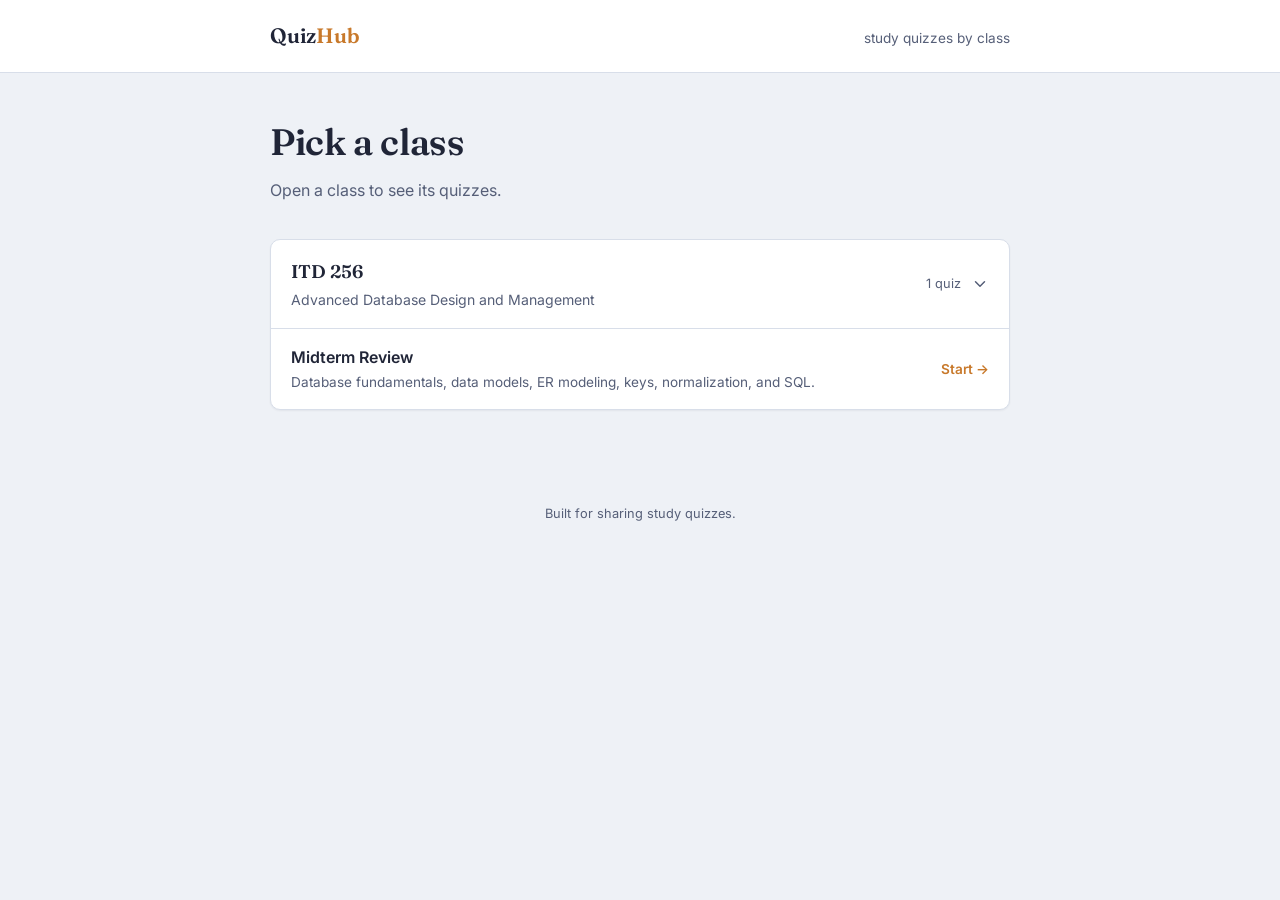
==== commit 310808c8: "Add files via upload" ====
--- a/index.html
+++ b/index.html
@@ -18,14 +18,14 @@
 <div class="wrap">
   <div class="page-head">
     <h1>Pick a class</h1>
-    <p>Open a class to see its quizzes. New classes and quizzes show up here automatically — see the README if you're adding one.</p>
+    <p>Open a class to see its quizzes.</p>
   </div>
 
   <div id="class-list" class="class-list"></div>
   <div id="empty" class="empty-state" hidden>No classes yet. Add one in <code>classes.json</code>.</div>
 </div>
 
-<footer class="site">Built for sharing study quizzes with classmates.</footer>
+<footer class="site">Built for sharing study quizzes.</footer>
 
 <script src="assets/app.js"></script>
 </body>
--- a/assets/style.css
+++ b/assets/style.css
@@ -12,6 +12,8 @@
   --good-bg: #e4f5ec;
   --bad: #c94a3f;
   --bad-bg: #fbe8e6;
+  --partial: #b0791f;
+  --partial-bg: #fbf1de;
   --shadow: 0 1px 2px rgba(32,37,55,0.06);
   --radius: 10px;
   --maxw: 780px;
@@ -322,7 +324,58 @@
 }
 .feedback.good{ background: var(--good-bg); color: #1f5c3d; }
 .feedback.bad{ background: var(--bad-bg); color: #7f2c24; }
+.feedback.partial{ background: var(--partial-bg); color: #7a5210; }
 .feedback strong{ display: block; margin-bottom: 3px; }
+
+/* ---------- Rubric self-grading (short answer) ---------- */
+.rubric-box{
+  margin-top: 14px;
+  border: 1px solid var(--line);
+  border-radius: 8px;
+  padding: 14px 16px;
+  background: var(--card);
+}
+.rubric-title{
+  font-size: 0.88rem;
+  font-weight: 600;
+  color: var(--ink-soft);
+  margin-bottom: 10px;
+}
+.rubric-list{
+  display: flex;
+  flex-direction: column;
+  gap: 8px;
+}
+.rubric-item{
+  display: flex;
+  align-items: flex-start;
+  gap: 10px;
+  font-size: 0.92rem;
+  cursor: pointer;
+}
+.rubric-item input[type=checkbox]{
+  margin-top: 3px;
+  width: 16px;
+  height: 16px;
+  accent-color: var(--accent);
+  flex-shrink: 0;
+}
+.rubric-review{
+  margin-top: 10px;
+  display: flex;
+  flex-direction: column;
+  gap: 5px;
+}
+.rubric-review-item{
+  font-size: 0.88rem;
+  display: flex;
+  align-items: flex-start;
+  gap: 8px;
+}
+.rubric-mark{ font-weight: 700; flex-shrink: 0; }
+.rubric-review-item.checked .rubric-mark{ color: var(--good); }
+.rubric-review-item.unchecked .rubric-mark{ color: var(--bad); }
+.rubric-review-item.unchecked{ color: var(--ink-soft); }
 
 .q-actions{
   display: flex;
@@ -401,6 +454,7 @@
 }
 .review-tag.good{ background: var(--good-bg); color: #1f5c3d; }
 .review-tag.bad{ background: var(--bad-bg); color: #7f2c24; }
+.review-tag.partial{ background: var(--partial-bg); color: #7a5210; }
 .review-answer{ font-size: 0.9rem; margin: 4px 0; }
 .review-explain{ font-size: 0.88rem; color: var(--ink-soft); margin-top: 8px; }
 
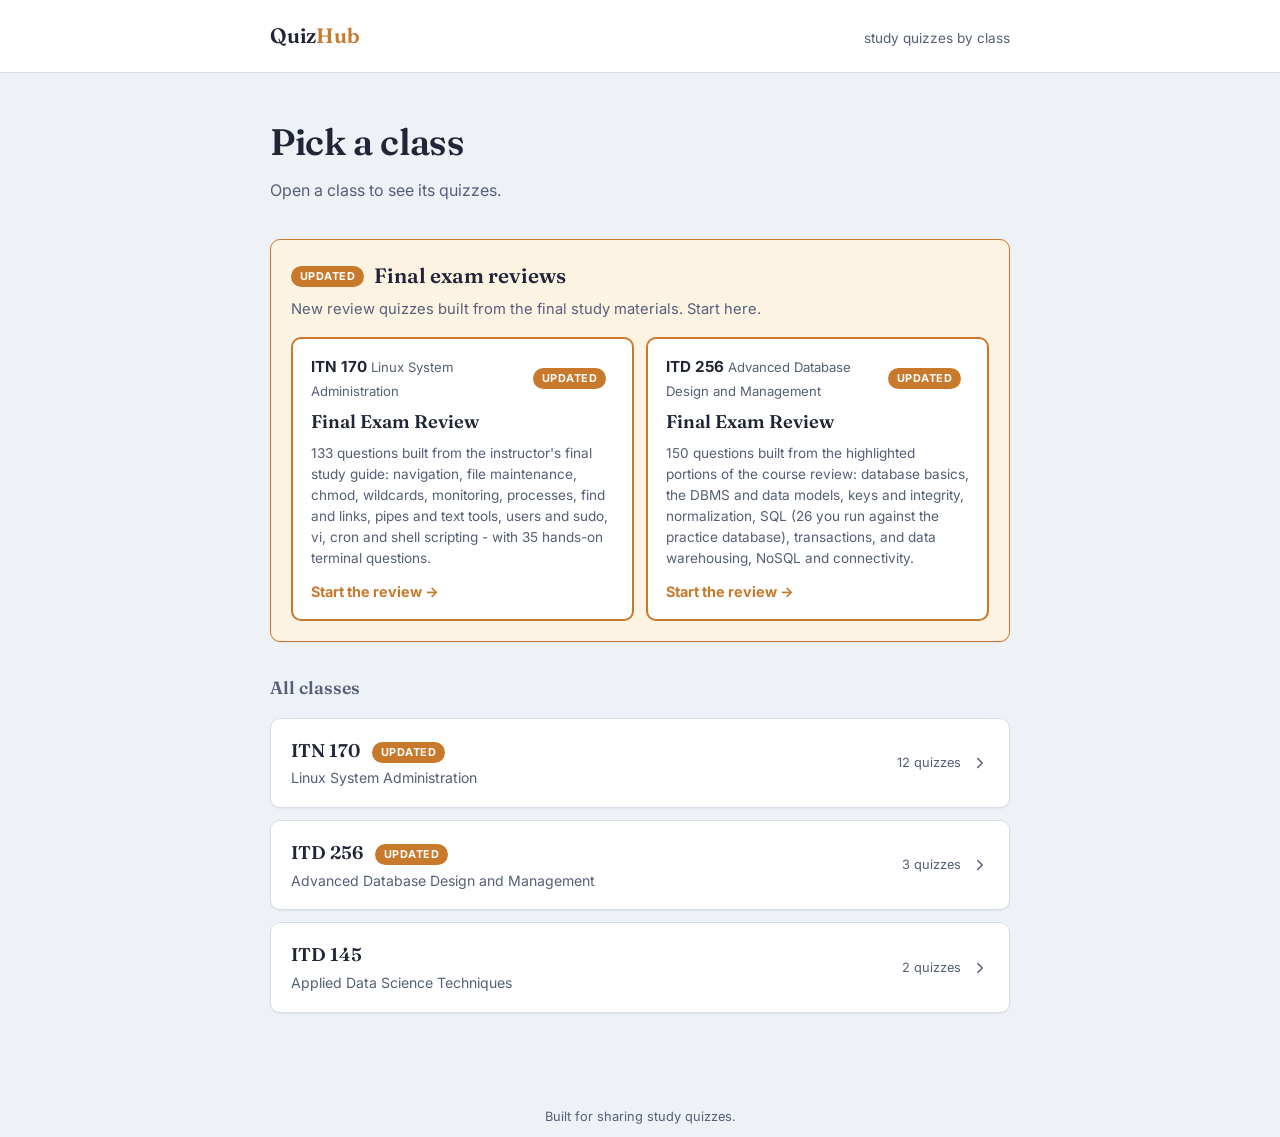
==== commit 96d07177: "Highlight final exam reviews on the home page Adds a banner above the class list, an Updated pill on" ====
--- a/index.html
+++ b/index.html
@@ -21,6 +21,16 @@
     <p>Open a class to see its quizzes.</p>
   </div>
 
+  <section id="featured" class="featured" hidden aria-labelledby="featured-title">
+    <div class="featured-head">
+      <span class="featured-flag">Updated</span>
+      <h2 id="featured-title">Final exam reviews</h2>
+    </div>
+    <p class="featured-sub">New review quizzes built from the final study materials. Start here.</p>
+    <div id="featured-list" class="featured-list"></div>
+  </section>
+
+  <h2 class="list-title">All classes</h2>
   <div id="class-list" class="class-list"></div>
   <div id="empty" class="empty-state" hidden>No classes yet. Add one in <code>classes.json</code>.</div>
 </div>
--- a/assets/style.css
+++ b/assets/style.css
@@ -163,6 +163,145 @@
   font-weight: 600;
   white-space: nowrap;
 }
+.guide-row{ background: #fbf6ee; }
+.guide-row:hover{ background: #f7efe0; }
+.guide-badge{
+  display: inline-block;
+  font-size: 0.68rem;
+  font-weight: 700;
+  letter-spacing: 0.03em;
+  text-transform: uppercase;
+  color: var(--accent);
+  background: #fff;
+  border: 1px solid var(--accent);
+  border-radius: 20px;
+  padding: 1px 8px;
+  margin-right: 8px;
+  vertical-align: middle;
+}
+
+/* ---------- Study guide page ---------- */
+.guide-sections{
+  margin-top: 28px;
+  display: flex;
+  flex-direction: column;
+  gap: 16px;
+}
+.guide-section-card{
+  background: var(--card);
+  border: 1px solid var(--line);
+  border-radius: var(--radius);
+  box-shadow: var(--shadow);
+  overflow: hidden;
+}
+.guide-section-card summary{
+  list-style: none;
+  cursor: pointer;
+  padding: 20px 24px;
+  display: flex;
+  align-items: center;
+  justify-content: space-between;
+  gap: 12px;
+}
+.guide-section-card summary::-webkit-details-marker{ display: none; }
+.guide-section-card summary:focus-visible{ outline: 2px solid var(--accent); outline-offset: -2px; }
+.guide-section-card[open] .chev{ transform: rotate(90deg); }
+.guide-section-heading{ display: flex; flex-direction: column; gap: 3px; }
+.guide-eyebrow{
+  font-size: 0.72rem;
+  font-weight: 700;
+  letter-spacing: 0.04em;
+  text-transform: uppercase;
+  color: var(--accent);
+}
+.guide-section-name{
+  font-family: 'Fraunces', Georgia, serif;
+  font-weight: 600;
+  font-size: 1.2rem;
+}
+.guide-section-body{
+  padding: 4px 24px 28px;
+  border-top: 1px solid var(--line);
+}
+.guide-jumpnav{
+  display: flex;
+  flex-wrap: wrap;
+  gap: 6px 16px;
+  padding: 16px 0 20px;
+  margin-bottom: 8px;
+  border-bottom: 1px solid var(--line);
+}
+.guide-jumpnav a{
+  font-size: 0.86rem;
+  text-decoration: none;
+  color: var(--ink-soft);
+  border-bottom: 1px solid var(--line);
+}
+.guide-jumpnav a:hover{ border-color: var(--accent); color: var(--accent); }
+.guide-h3{
+  font-family: 'Fraunces', Georgia, serif;
+  font-weight: 600;
+  font-size: 1.12rem;
+  margin: 26px 0 10px;
+  scroll-margin-top: 20px;
+}
+.guide-h3:first-child{ margin-top: 0; }
+.guide-h4{
+  font-size: 0.95rem;
+  font-weight: 700;
+  margin: 16px 0 6px;
+  color: var(--ink);
+}
+.guide-p{
+  margin: 0 0 12px;
+  color: var(--ink);
+}
+.guide-list{
+  margin: 0 0 14px;
+  padding-left: 22px;
+  display: flex;
+  flex-direction: column;
+  gap: 6px;
+}
+.guide-list li{ font-size: 0.95rem; }
+.guide-code{ margin: 0 0 14px; }
+code{
+  font-family: 'SFMono-Regular', Consolas, monospace;
+  font-size: 0.88em;
+  background: var(--paper);
+  border-radius: 4px;
+  padding: 1px 5px;
+}
+.guide-table-wrap{
+  overflow-x: auto;
+  margin: 0 0 16px;
+}
+.guide-table{
+  width: 100%;
+  border-collapse: collapse;
+  font-size: 0.9rem;
+}
+.guide-table th, .guide-table td{
+  text-align: left;
+  padding: 9px 12px;
+  border: 1px solid var(--line);
+  vertical-align: top;
+}
+.guide-table th{
+  background: var(--paper);
+  font-weight: 700;
+  white-space: nowrap;
+}
+.guide-table td:first-child{ font-weight: 600; white-space: nowrap; }
+.guide-note{
+  background: var(--partial-bg);
+  color: #7a5210;
+  border-radius: 8px;
+  padding: 12px 16px;
+  font-size: 0.9rem;
+  margin: 0 0 14px;
+}
+.guide-note strong{ margin-right: 4px; }
 
 .empty-state{
   margin-top: 28px;
@@ -471,3 +610,863 @@
   font-size: 0.8rem;
   color: var(--ink-soft);
 }
+
+/* ===========================================================================
+   SQL: the playground page, the schema browser, result grids, and the
+   auto-graded `sql` question type inside a quiz.
+   =========================================================================== */
+
+.wrap.wide{ max-width: 1120px; }
+
+.sql-layout{
+  display: grid;
+  grid-template-columns: minmax(240px, 300px) 1fr;
+  gap: 22px;
+  align-items: start;
+}
+@media (max-width: 860px){
+  .sql-layout{ grid-template-columns: 1fr; }
+  .sql-side{ order: 2; }
+}
+
+.sql-side{
+  background: var(--card);
+  border: 1px solid var(--line);
+  border-radius: var(--radius);
+  box-shadow: var(--shadow);
+  padding: 16px 16px 10px;
+  position: sticky;
+  top: 16px;
+  max-height: calc(100vh - 40px);
+  overflow-y: auto;
+}
+.sql-side-head{
+  font-family: 'Fraunces', Georgia, serif;
+  font-weight: 600;
+  font-size: 1.05rem;
+  margin-bottom: 4px;
+}
+.sql-side-note{ font-size: 0.78rem; color: var(--ink-soft); margin-bottom: 12px; }
+
+.sql-main{ min-width: 0; }
+.sql-label{
+  display: block;
+  font-size: 0.78rem;
+  font-weight: 700;
+  text-transform: uppercase;
+  letter-spacing: 0.05em;
+  color: var(--ink-soft);
+  margin-bottom: 6px;
+}
+
+/* ---------- Schema browser ---------- */
+.schema-body{ font-size: 0.84rem; }
+.schema-table{ margin-bottom: 14px; }
+.schema-table-name{
+  font-family: 'SFMono-Regular', Consolas, monospace;
+  font-weight: 700;
+  font-size: 0.85rem;
+  padding-bottom: 3px;
+  border-bottom: 1px solid var(--line);
+  margin-bottom: 5px;
+}
+.schema-count{ float: right; font-weight: 400; font-size: 0.75rem; color: var(--ink-soft); }
+.schema-cols{ list-style: none; margin: 0; padding: 0; }
+.schema-cols li{
+  font-family: 'SFMono-Regular', Consolas, monospace;
+  font-size: 0.78rem;
+  line-height: 1.7;
+  white-space: nowrap;
+  overflow: hidden;
+  text-overflow: ellipsis;
+}
+.key-tag{
+  display: inline-block;
+  font-family: 'Inter', sans-serif;
+  font-size: 0.6rem;
+  font-weight: 700;
+  letter-spacing: 0.03em;
+  padding: 1px 4px;
+  border-radius: 3px;
+  margin-right: 5px;
+  vertical-align: 1px;
+}
+.key-tag.pk{ background: var(--accent); color: #fff; }
+.key-tag.fk{ background: #dfe4ee; color: var(--ink-soft); }
+.col-type{ color: var(--ink-soft); font-size: 0.7rem; }
+.fk-ref{ color: var(--ink-soft); font-size: 0.72rem; }
+
+/* Collapsible schema shown next to a quiz question */
+.schema-panel{
+  border: 1px solid var(--line);
+  border-radius: 8px;
+  background: var(--paper);
+  margin: 14px 0;
+}
+.schema-panel summary{
+  cursor: pointer;
+  padding: 9px 14px;
+  font-size: 0.85rem;
+  font-weight: 600;
+  list-style: none;
+}
+.schema-panel summary::-webkit-details-marker{ display: none; }
+.schema-panel summary::before{ content: '\25B8 '; color: var(--accent); }
+.schema-panel[open] summary::before{ content: '\25BE '; }
+.schema-panel summary:focus-visible{ outline: 2px solid var(--accent); outline-offset: -2px; }
+.schema-panel .schema-body{
+  padding: 2px 14px 12px;
+  display: grid;
+  grid-template-columns: repeat(auto-fill, minmax(210px, 1fr));
+  gap: 4px 18px;
+}
+
+/* ---------- Editor + toolbar ---------- */
+.sql-input{
+  width: 100%;
+  font-family: 'SFMono-Regular', Consolas, monospace;
+  font-size: 0.88rem;
+  line-height: 1.6;
+  padding: 12px 14px;
+  border: 1px solid var(--line);
+  border-radius: 8px;
+  background: var(--card);
+  color: var(--ink);
+  resize: vertical;
+  tab-size: 2;
+}
+.sql-input:focus{ outline: 2px solid var(--accent); outline-offset: 1px; border-color: var(--accent); }
+
+.sql-toolbar{
+  display: flex;
+  align-items: center;
+  gap: 10px;
+  flex-wrap: wrap;
+  margin: 12px 0 16px;
+}
+.sql-status{ font-size: 0.8rem; color: var(--ink-soft); }
+.sql-hint{
+  background: #fbf6ee;
+  border-left: 3px solid var(--accent);
+  border-radius: 0 6px 6px 0;
+  padding: 9px 14px;
+  font-size: 0.87rem;
+  margin-bottom: 12px;
+}
+.sql-hint strong{ margin-right: 5px; }
+.sql-note{ font-size: 0.8rem; color: var(--ink-soft); margin-top: 10px; }
+
+/* ---------- Result grid ---------- */
+.sql-rowcount{ font-size: 0.78rem; color: var(--ink-soft); margin-bottom: 5px; }
+.sql-table-wrap{
+  overflow-x: auto;
+  border: 1px solid var(--line);
+  border-radius: 8px;
+  background: var(--card);
+  max-height: 460px;
+  overflow-y: auto;
+  margin-bottom: 14px;
+}
+.sql-table{
+  border-collapse: collapse;
+  width: 100%;
+  font-family: 'SFMono-Regular', Consolas, monospace;
+  font-size: 0.8rem;
+}
+.sql-table th, .sql-table td{
+  text-align: left;
+  padding: 6px 12px;
+  border-bottom: 1px solid var(--line);
+  white-space: nowrap;
+}
+.sql-table th{
+  position: sticky;
+  top: 0;
+  background: var(--paper);
+  font-family: 'Inter', sans-serif;
+  font-size: 0.75rem;
+  font-weight: 700;
+  letter-spacing: 0.02em;
+  z-index: 1;
+}
+.sql-table tbody tr:last-child td{ border-bottom: none; }
+.sql-table tbody tr:nth-child(even){ background: #fafbfd; }
+.sql-null{ color: var(--ink-soft); font-style: italic; }
+
+.sql-empty, .sql-error{
+  font-size: 0.86rem;
+  padding: 11px 14px;
+  border-radius: 8px;
+  margin-bottom: 14px;
+}
+.sql-empty{ background: var(--card); border: 1px solid var(--line); color: var(--ink-soft); }
+.sql-error{ background: var(--bad-bg); color: #7f2c24; font-family: 'SFMono-Regular', Consolas, monospace; }
+.sql-error strong{ display: block; font-family: 'Inter', sans-serif; margin-bottom: 3px; }
+
+/* ---------- Warm-ups ---------- */
+.sql-recipes{
+  border: 1px solid var(--line);
+  border-radius: var(--radius);
+  background: var(--card);
+  padding: 4px 16px 14px;
+  margin-top: 8px;
+}
+.sql-recipes summary{
+  cursor: pointer;
+  padding: 10px 0;
+  font-weight: 600;
+  font-size: 0.92rem;
+  list-style: none;
+}
+.sql-recipes summary::-webkit-details-marker{ display: none; }
+.sql-recipes summary::before{ content: '\25B8 '; color: var(--accent); }
+.sql-recipes[open] summary::before{ content: '\25BE '; }
+.recipe-list{ display: flex; flex-wrap: wrap; gap: 7px; }
+.recipe{
+  appearance: none;
+  font: inherit;
+  font-size: 0.8rem;
+  cursor: pointer;
+  padding: 6px 12px;
+  border-radius: 20px;
+  border: 1px solid var(--line);
+  background: var(--paper);
+  color: var(--ink);
+}
+.recipe:hover{ border-color: var(--accent); background: #fbf3ea; color: var(--accent); }
+.recipe:focus-visible{ outline: 2px solid var(--accent); outline-offset: 2px; }
+
+/* ---------- SQL answers in the end-of-quiz review ---------- */
+.review-sub{
+  font-size: 0.72rem;
+  font-weight: 700;
+  text-transform: uppercase;
+  letter-spacing: 0.05em;
+  color: var(--ink-soft);
+  margin: 10px 0 4px;
+}
+.model-answer.your-sql{ background: #f6f7fa; border-left: 3px solid var(--line); }
+
+.tool-row{ background: #eef4f1; }
+.tool-row:hover{ background: #e2ede7; }
+.tool-badge{ background: #2f8f5b; }
+
+/* ===========================================================================
+   nano — the editor, drawn over the terminal pane
+   =========================================================================== */
+
+/* While nano is open the pane needs a screen's worth of height of its own --
+   the transcript underneath may only be two lines tall. */
+.term-shell.has-nano{ min-height: 440px; }
+
+.nano{
+  position: absolute;
+  inset: 0;
+  display: flex;
+  flex-direction: column;
+  background: #12151b;
+  color: #d7dbe0;
+  font: 13px/1.5 ui-monospace, SFMono-Regular, Menlo, Consolas, monospace;
+  z-index: 3;
+}
+.nano-title{
+  display: flex;
+  gap: 18px;
+  align-items: baseline;
+  padding: 4px 10px;
+  background: #d7dbe0;
+  color: #12151b;
+  font-weight: 600;
+  flex: 0 0 auto;
+}
+.nano-ver{ opacity: .75; font-weight: 500; }
+.nano-file{ flex: 1 1 auto; text-align: center; }
+.nano-mod{ font-style: italic; }
+.nano-mod:not(:empty)::before{ content: '[ '; }
+.nano-mod:not(:empty)::after{ content: ' ]'; }
+
+.nano-body{ position: relative; flex: 1 1 auto; min-height: 0; }
+.nano-text{
+  width: 100%;
+  height: 100%;
+  box-sizing: border-box;
+  padding: 6px 10px;
+  border: 0;
+  outline: none;
+  resize: none;
+  background: transparent;
+  color: inherit;
+  font: inherit;
+  tab-size: 8;
+  white-space: pre;
+  overflow: auto;
+}
+.nano-text::selection{ background: #d7dbe0; color: #12151b; }
+.nano-help{
+  position: absolute;
+  inset: 0;
+  margin: 0;
+  padding: 10px 14px;
+  background: #12151b;
+  color: #d7dbe0;
+  overflow: auto;
+  white-space: pre-wrap;
+}
+
+.nano-status{
+  flex: 0 0 auto;
+  min-height: 1.5em;
+  padding: 2px 10px;
+  text-align: center;
+  color: #12151b;
+}
+.nano-status:not(:empty){ background: #d7dbe0; font-weight: 600; }
+
+.nano-ask{
+  flex: 0 0 auto;
+  display: flex;
+  gap: 6px;
+  align-items: center;
+  padding: 2px 10px;
+  background: #d7dbe0;
+  color: #12151b;
+}
+.nano-ask-label{ font-weight: 600; white-space: pre; }
+.nano-ask-input{
+  flex: 1 1 auto;
+  border: 0;
+  outline: none;
+  background: transparent;
+  color: inherit;
+  font: inherit;
+}
+
+.nano-keys{ flex: 0 0 auto; padding: 4px 6px 6px; }
+.nano-keyrow{ display: flex; flex-wrap: wrap; gap: 4px; }
+.nano-key{
+  flex: 1 1 0;
+  min-width: 118px;
+  text-align: left;
+  padding: 3px 6px;
+  border: 0;
+  border-radius: 3px;
+  background: transparent;
+  color: #d7dbe0;
+  font: inherit;
+  cursor: pointer;
+}
+.nano-key:hover{ background: #222833; }
+.nano-key-combo{
+  display: inline-block;
+  min-width: 2.2em;
+  padding: 0 3px;
+  background: #d7dbe0;
+  color: #12151b;
+  border-radius: 2px;
+  font-weight: 600;
+}
+
+@media (max-width: 720px){
+  .nano-key{ min-width: 0; flex-basis: 25%; }
+  .nano-key-combo{ min-width: 0; }
+}
+
+/* ===========================================================================
+   Labs — the selection grid, and one lab beside a terminal
+   =========================================================================== */
+
+.lab-grid{
+  margin-top: 28px;
+  display: grid;
+  grid-template-columns: repeat(auto-fill, minmax(230px, 1fr));
+  gap: 12px;
+}
+.lab-card{
+  display: flex;
+  flex-direction: column;
+  gap: 3px;
+  padding: 16px 18px;
+  background: var(--card);
+  border: 1px solid var(--line);
+  border-radius: var(--radius);
+  box-shadow: var(--shadow);
+  text-decoration: none;
+  color: var(--ink);
+}
+.lab-card:hover{ border-color: #4a5891; }
+.lab-card-num{
+  font-size: 0.7rem;
+  font-weight: 700;
+  letter-spacing: 0.04em;
+  text-transform: uppercase;
+  color: #4a5891;
+}
+.lab-card-title{
+  font-family: 'Fraunces', Georgia, serif;
+  font-weight: 600;
+  font-size: 1.02rem;
+  line-height: 1.3;
+}
+.lab-card-meta{ font-size: 0.82rem; color: var(--ink-soft); }
+
+.lab-total{
+  margin: 16px 0 0;
+  font-size: 0.86rem;
+  color: var(--ink-soft);
+}
+.lab-intro{
+  margin-top: 32px;
+  padding: 4px 24px 24px;
+  background: var(--card);
+  border: 1px solid var(--line);
+  border-radius: var(--radius);
+  box-shadow: var(--shadow);
+}
+.lab-intro .guide-h3:first-child{ margin-top: 22px; }
+
+.lab-layout,
+.guide-layout{
+  margin-top: 24px;
+  display: grid;
+  grid-template-columns: minmax(0, 1fr) minmax(0, 1fr);
+  gap: 20px;
+  align-items: start;
+}
+
+/* A study guide is long-form reading, so it takes the larger share and the
+   machine rides along beside it. */
+.guide-layout{ grid-template-columns: minmax(0, 1.45fr) minmax(0, 1fr); }
+.guide-layout .guide-sections{ margin-top: 0; }
+.guide-term-inner{ position: sticky; top: 16px; }
+.guide-term-head{
+  font-size: 0.72rem;
+  font-weight: 700;
+  letter-spacing: 0.04em;
+  text-transform: uppercase;
+  color: var(--ink-soft);
+  margin-bottom: 8px;
+}
+.lab-tasks{
+  padding: 22px 24px 26px;
+  background: var(--card);
+  border: 1px solid var(--line);
+  border-radius: var(--radius);
+  box-shadow: var(--shadow);
+}
+.lab-tasks .guide-h3:first-child{ margin-top: 0; }
+.lab-tasks .guide-list li{ margin-bottom: 2px; }
+
+/* The terminal rides along as you read down a long task list. A sticky child
+   only travels inside its own grid item, so the column has to span the whole
+   row -- `align-items: start` alone would size it to its contents and the
+   terminal would scroll away with everything else. */
+.lab-term,
+.guide-term{ align-self: stretch; }
+.lab-term-inner{ position: sticky; top: 16px; }
+.lab-files{
+  margin-top: 14px;
+  background: var(--card);
+  border: 1px solid var(--line);
+  border-radius: var(--radius);
+  padding: 12px 16px;
+  font-size: 0.9rem;
+}
+.lab-files summary{ cursor: pointer; font-weight: 600; }
+.lab-files .schema-body{ margin-top: 10px; }
+
+.lab-stuck{ font-size: 0.88rem; }
+
+.lab-nav{
+  margin-top: 26px;
+  display: flex;
+  align-items: center;
+  justify-content: space-between;
+  gap: 14px;
+  font-size: 0.88rem;
+}
+.lab-nav-link, .lab-nav-all{
+  text-decoration: none;
+  color: var(--ink-soft);
+  border-bottom: 1px solid var(--line);
+}
+.lab-nav-link:hover, .lab-nav-all:hover{ color: var(--accent); border-color: var(--accent); }
+.lab-nav-all{ font-weight: 600; }
+
+@media (max-width: 900px){
+  .lab-layout,
+  .guide-layout{ grid-template-columns: minmax(0, 1fr); }
+  .lab-term-inner,
+  .guide-term-inner{ position: static; }
+}
+
+/* Lab sheets: the guide renderer, but exercises rather than reference. */
+.exercise-row{ background: #eff1f7; }
+.exercise-row:hover{ background: #e4e7f1; }
+.exercise-badge{ background: #4a5891; }
+
+/* ===========================================================================
+   SQL syntax highlighting
+   =========================================================================== */
+
+:root{
+  --tok-keyword: #2d5aa8;
+  --tok-func:    #7a3ea8;
+  --tok-string:  #1f6f45;
+  --tok-number:  #a8442a;
+  --tok-comment: #6b7286;
+  --tok-op:      #565f78;
+  --tok-ident:   var(--ink);
+}
+
+.tok-keyword{ color: var(--tok-keyword); font-weight: 600; }
+.tok-func{ color: var(--tok-func); }
+.tok-string{ color: var(--tok-string); }
+.tok-number{ color: var(--tok-number); }
+.tok-comment{ color: var(--tok-comment); font-style: italic; }
+.tok-op{ color: var(--tok-op); }
+.tok-ident{ color: var(--tok-ident); }
+.tok-ident-quoted{ color: var(--tok-ident); }
+
+/* Read-only highlighted block */
+pre.sql-hl{ white-space: pre-wrap; }
+pre.sql-hl code{ font: inherit; background: none; padding: 0; }
+
+/* ---------- Live editor overlay ----------
+   The <pre> and the <textarea> stack in the same box and must agree on every
+   metric that affects where a glyph lands: font, size, line-height, padding,
+   border width, wrapping and tab size. Change one, change both. */
+
+.sql-editor{
+  position: relative;
+  width: 100%;
+}
+
+.sql-editor > .sql-input-live,
+.sql-editor > .sql-editor-hl{
+  margin: 0;
+  font-family: 'SFMono-Regular', Consolas, monospace;
+  font-size: 0.88rem;
+  line-height: 1.6;
+  letter-spacing: normal;
+  padding: 12px 14px;
+  border: 1px solid transparent;
+  border-radius: 8px;
+  white-space: pre-wrap;
+  overflow-wrap: break-word;
+  word-break: normal;
+  tab-size: 2;
+}
+
+.sql-editor > .sql-editor-hl{
+  position: absolute;
+  inset: 0;
+  overflow: hidden;
+  background: var(--card);
+  border-color: var(--line);
+  color: var(--tok-ident);
+  pointer-events: none;
+  z-index: 0;
+}
+
+/* The textarea stays in flow, so it sets the height the overlay stretches to —
+   and its resize handle keeps working. Its own glyphs are invisible; only the
+   caret and the selection show through to the highlighted copy beneath. */
+.sql-editor > .sql-input-live{
+  position: relative;
+  display: block;
+  width: 100%;
+  z-index: 1;
+  background: transparent;
+  color: transparent;
+  caret-color: var(--ink);
+  resize: vertical;
+}
+.sql-editor > .sql-input-live::selection{ background: #cfe0f6; color: transparent; }
+.sql-editor > .sql-input-live:focus{
+  outline: 2px solid var(--accent);
+  outline-offset: 1px;
+  border-color: transparent;
+}
+.sql-editor:focus-within > .sql-editor-hl{ border-color: var(--accent); }
+
+/* Highlighted code blocks inside a study guide */
+.guide-code.sql-hl{ white-space: pre-wrap; }
+
+/* ===========================================================================
+   The practice terminal
+   =========================================================================== */
+
+:root{
+  --term-bg:     #1b2030;
+  --term-bg-alt: #232838;
+  --term-ink:    #d7dcea;
+  --term-dim:    #7d869e;
+  --term-line:   #333a4e;
+}
+
+.term-shell{
+  position: relative;            /* nano is drawn over this box */
+  background: var(--term-bg);
+  border: 1px solid var(--term-line);
+  border-radius: 8px;
+  overflow: hidden;
+  font-family: 'SFMono-Regular', Consolas, monospace;
+  font-size: 0.84rem;
+  line-height: 1.55;
+  color: var(--term-ink);
+}
+
+.term-scroll{
+  max-height: 420px;
+  min-height: 150px;
+  overflow-y: auto;
+  overflow-x: auto;
+  padding: 12px 14px 4px;
+}
+.term-compact .term-scroll{ max-height: 260px; min-height: 96px; }
+
+.term-entry{ margin-bottom: 2px; }
+.term-line{ white-space: pre-wrap; word-break: break-word; }
+
+.term-prompt{
+  color: #7fd1a0;
+  font-weight: 600;
+  white-space: pre;
+  user-select: none;
+}
+.term-cmd{ color: var(--term-ink); }
+
+.term-out{
+  margin: 0 0 6px;
+  padding: 0;
+  background: none;
+  border: 0;
+  color: var(--term-ink);
+  font: inherit;
+  white-space: pre;
+  overflow-x: auto;
+}
+.term-err{ color: #f0968c; }
+.term-note{ color: var(--term-dim); font-style: italic; }
+/* The login banner is prose, so let it wrap rather than push a scrollbar
+   across a narrow terminal. Command output keeps its columns. */
+.term-banner{ color: var(--term-dim); white-space: pre-wrap; }
+
+.term-inputline{
+  display: flex;
+  align-items: baseline;
+  gap: 0;
+  padding: 6px 14px 10px;
+  border-top: 1px solid var(--term-line);
+  background: var(--term-bg-alt);
+}
+.term-input{
+  flex: 1;
+  min-width: 0;
+  border: 0;
+  outline: 0;
+  background: transparent;
+  color: var(--term-ink);
+  font: inherit;
+  padding: 0;
+  caret-color: #7fd1a0;
+}
+.term-input:disabled{ color: var(--term-dim); }
+
+/* ---------- shell syntax highlighting ---------- */
+
+/* On the light page: model answers, the study guide. */
+.tok-command{ color: #2d5aa8; font-weight: 600; }
+.tok-builtin{ color: #7a3ea8; font-weight: 600; }
+.tok-option { color: #a8442a; }
+.tok-var    { color: #7a3ea8; }
+.tok-subst  { color: #7a3ea8; }
+.tok-pipe   { color: #565f78; font-weight: 700; }
+.tok-redir  { color: #565f78; font-weight: 700; }
+.tok-glob   { color: #c94a3f; font-weight: 600; }
+.tok-path   { color: #2f6f8f; }
+
+/* On the dark terminal the same classes need their own palette. */
+.term-shell .tok-command{ color: #8fd6a8; font-weight: 600; }
+.term-shell .tok-builtin{ color: #9ad0f5; font-weight: 600; }
+.term-shell .tok-option { color: #e0a76a; }
+.term-shell .tok-var    { color: #d6a4e8; }
+.term-shell .tok-subst  { color: #c8b3e8; }
+.term-shell .tok-string { color: #e3c07b; }
+.term-shell .tok-pipe,
+.term-shell .tok-redir  { color: #99a2ba; font-weight: 700; }
+.term-shell .tok-glob   { color: #f0968c; font-weight: 600; }
+.term-shell .tok-path   { color: #8fb8e8; }
+.term-shell .tok-number { color: #e5a07a; }
+.term-shell .tok-comment{ color: var(--term-dim); font-style: italic; }
+.term-shell .tok-keyword{ color: #c792ea; font-weight: 600; }
+
+pre.shell-hl{ white-space: pre-wrap; }
+pre.shell-hl code{ font: inherit; background: none; padding: 0; }
+.guide-code.shell-hl{ white-space: pre-wrap; }
+
+/* ---------- the machine panel ---------- */
+
+.mode-tag{
+  font-family: 'SFMono-Regular', Consolas, monospace;
+  font-size: 0.68rem;
+  letter-spacing: -0.01em;
+  color: var(--ink-soft);
+  margin-right: 6px;
+}
+.mode-tag.dir{ color: #2d5aa8; }
+.mode-tag.link{ color: #7a3ea8; }
+.fs-owner{ color: var(--ink-soft); font-size: 0.7rem; margin-right: 5px; }
+.fs-name{ font-weight: 600; }
+.fs-name.dir{ color: #2d5aa8; }
+.fs-name.link{ color: #7a3ea8; font-style: italic; }
+
+.box-facts{
+  display: grid;
+  grid-template-columns: auto 1fr;
+  gap: 2px 10px;
+  margin: 0 0 14px;
+  font-size: 0.78rem;
+}
+.box-facts dt{ color: var(--ink-soft); white-space: nowrap; }
+.box-facts dd{
+  margin: 0;
+  font-family: 'SFMono-Regular', Consolas, monospace;
+  font-size: 0.74rem;
+  overflow-wrap: anywhere;
+}
+
+.side-tabs{
+  display: flex;
+  flex-wrap: wrap;
+  gap: 4px;
+  margin-bottom: 10px;
+  border-bottom: 1px solid var(--line);
+  padding-bottom: 8px;
+}
+.side-tab{
+  font: inherit;
+  font-size: 0.74rem;
+  font-weight: 600;
+  padding: 3px 8px;
+  border: 1px solid var(--line);
+  border-radius: 999px;
+  background: var(--paper);
+  color: var(--ink-soft);
+  cursor: pointer;
+}
+.side-tab:hover{ border-color: var(--accent); color: var(--accent); }
+.side-tab.is-on{ background: var(--accent); border-color: var(--accent); color: #fff; }
+.side-tab:focus-visible{ outline: 2px solid var(--accent); outline-offset: 2px; }
+
+.recipe-group{
+  font-size: 0.72rem;
+  font-weight: 700;
+  text-transform: uppercase;
+  letter-spacing: 0.06em;
+  color: var(--ink-soft);
+  margin: 14px 0 6px;
+}
+.recipe-group:first-child{ margin-top: 0; }
+
+@media (max-width: 560px){
+  .term-shell{ font-size: 0.78rem; }
+  .term-scroll{ max-height: 300px; padding: 10px 10px 4px; }
+  .term-inputline{ padding: 6px 10px 9px; }
+}
+
+/* The Next / See results button stays pinned to the bottom of the window, so a
+ * long explanation never pushes it out of reach. */
+.q-actions.q-next{
+  position: sticky;
+  bottom: 0;
+  z-index: 5;
+  margin: 22px -28px -28px;
+  padding: 14px 28px;
+  background: var(--card);
+  border-top: 1px solid var(--line);
+  border-radius: 0 0 var(--radius) var(--radius);
+}
+
+/* Compact quiz header: title and study-guide link on one line, so the question,
+ * its explanation and the Next button fit on screen without scrolling. */
+.page-head.quiz-head{
+  display: flex;
+  align-items: center;
+  justify-content: space-between;
+  flex-wrap: wrap;
+  gap: 8px 16px;
+  padding: 12px 0 4px;
+}
+.page-head.quiz-head h1{ font-size: 1.25rem; margin: 0; }
+.page-head.quiz-head .btn{ padding: 7px 12px; font-size: 0.85rem; }
+
+/* ---------- Featured / updated (index page) ---------- */
+.featured{
+  margin-top: 28px;
+  padding: 20px;
+  background: #fdf3e3;
+  border: 1px solid var(--accent);
+  border-radius: var(--radius);
+  box-shadow: var(--shadow);
+}
+.featured-head{ display: flex; align-items: center; gap: 10px; }
+.featured-head h2{
+  font-family: 'Fraunces', Georgia, serif;
+  font-weight: 600;
+  font-size: 1.3rem;
+  margin: 0;
+}
+.featured-flag, .new-pill{
+  display: inline-block;
+  font-size: 0.68rem;
+  font-weight: 700;
+  letter-spacing: 0.04em;
+  text-transform: uppercase;
+  color: var(--accent-ink);
+  background: var(--accent);
+  border-radius: 20px;
+  padding: 2px 9px;
+  vertical-align: middle;
+  white-space: nowrap;
+}
+.new-pill{ margin-right: 8px; }
+.class-code .new-pill{ margin: 0 0 0 8px; font-family: 'Inter', sans-serif; }
+.featured-sub{ margin: 6px 0 0; color: var(--ink-soft); font-size: 0.92rem; }
+.featured-list{
+  margin-top: 16px;
+  display: grid;
+  grid-template-columns: repeat(auto-fit, minmax(260px, 1fr));
+  gap: 12px;
+}
+.featured-card{
+  display: flex;
+  flex-direction: column;
+  gap: 6px;
+  padding: 16px 18px;
+  background: var(--card);
+  border: 2px solid var(--accent);
+  border-radius: var(--radius);
+  text-decoration: none;
+  color: var(--ink);
+}
+.featured-card:hover{ background: #fffaf2; box-shadow: 0 2px 8px rgba(200,121,43,0.25); }
+.featured-card:focus-visible{ outline: 3px solid var(--ink); outline-offset: 2px; }
+.featured-card-top{ display: flex; align-items: center; justify-content: space-between; gap: 8px; }
+.featured-class{ font-weight: 700; font-size: 0.95rem; }
+.featured-class span{ font-weight: 400; color: var(--ink-soft); font-size: 0.82rem; }
+.featured-card-title{ font-family: 'Fraunces', Georgia, serif; font-weight: 600; font-size: 1.15rem; }
+.featured-card-desc{ font-size: 0.85rem; color: var(--ink-soft); }
+.featured-card-go{ margin-top: auto; padding-top: 6px; color: var(--accent); font-weight: 700; font-size: 0.9rem; }
+.list-title{
+  font-family: 'Fraunces', Georgia, serif;
+  font-weight: 600;
+  font-size: 1.1rem;
+  margin: 32px 0 -12px;
+  color: var(--ink-soft);
+}
+.featured-row{ background: #fdf3e3; box-shadow: inset 4px 0 0 var(--accent); }
+.featured-row:hover{ background: #fbe9cf; }
+@media (max-width: 480px){
+  .featured{ padding: 16px; }
+}
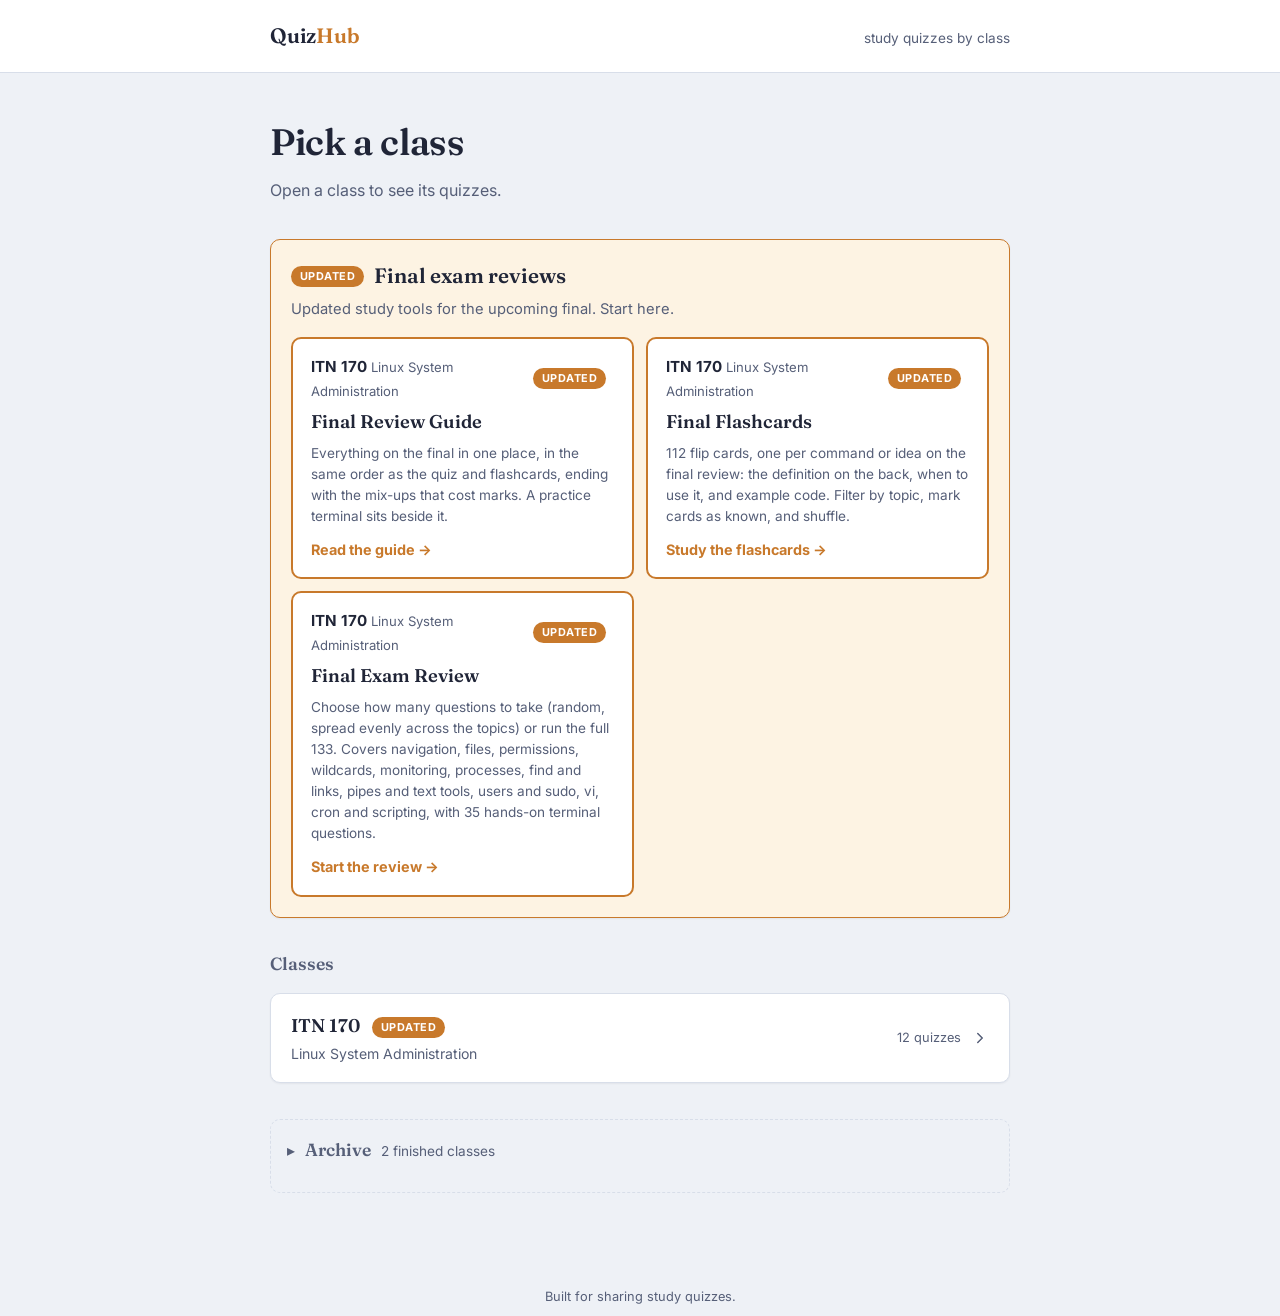
==== commit 34d995cd: "Add ITN 170 final guide and flashcards, archive finished classes Builds the Linux final as a set (re" ====
--- a/index.html
+++ b/index.html
@@ -26,12 +26,21 @@
       <span class="featured-flag">Updated</span>
       <h2 id="featured-title">Final exam reviews</h2>
     </div>
-    <p class="featured-sub">New review quizzes built from the final study materials. Start here.</p>
+    <p class="featured-sub">Updated study tools for the upcoming final. Start here.</p>
     <div id="featured-list" class="featured-list"></div>
   </section>
 
-  <h2 class="list-title">All classes</h2>
+  <h2 class="list-title">Classes</h2>
   <div id="class-list" class="class-list"></div>
+
+  <details id="archive" class="archive" hidden>
+    <summary>
+      <span class="archive-title">Archive</span>
+      <span class="archive-sub" id="archive-sub"></span>
+    </summary>
+    <p class="archive-note">Finished classes. Everything is still here if you want to look back.</p>
+    <div id="archive-list" class="class-list"></div>
+  </details>
   <div id="empty" class="empty-state" hidden>No classes yet. Add one in <code>classes.json</code>.</div>
 </div>
 
--- a/assets/style.css
+++ b/assets/style.css
@@ -1470,3 +1470,81 @@
 @media (max-width: 480px){
   .featured{ padding: 16px; }
 }
+
+/* ---------- Quiz length chooser (quizzes that set shortCount) ---------- */
+.mode-lead{ margin: 24px 0 4px; color: var(--ink-soft); }
+.len-card{
+  margin-top: 12px;
+  padding: 20px;
+  background: var(--card);
+  border: 2px solid var(--accent);
+  border-radius: var(--radius);
+  box-shadow: var(--shadow);
+  display: flex;
+  flex-direction: column;
+  gap: 14px;
+}
+.len-top{ display: flex; align-items: center; justify-content: space-between; gap: 12px; flex-wrap: wrap; }
+.len-label{ font-weight: 600; }
+.len-numwrap{ display: inline-flex; align-items: baseline; gap: 8px; }
+.len-num{
+  width: 5.5rem;
+  padding: 8px 10px;
+  font: inherit;
+  font-size: 1.15rem;
+  font-weight: 700;
+  text-align: center;
+  color: var(--ink);
+  background: var(--paper);
+  border: 1px solid var(--line);
+  border-radius: 8px;
+}
+.len-num:focus-visible{ outline: 2px solid var(--accent); outline-offset: 1px; }
+.len-of{ color: var(--ink-soft); font-size: 0.9rem; }
+.len-range{ width: 100%; accent-color: var(--accent); height: 28px; }
+.len-presets{ display: flex; flex-wrap: wrap; gap: 8px; }
+.len-preset{
+  padding: 6px 14px;
+  font: inherit;
+  font-size: 0.9rem;
+  font-weight: 600;
+  color: var(--ink);
+  background: var(--paper);
+  border: 1px solid var(--line);
+  border-radius: 20px;
+  cursor: pointer;
+}
+.len-preset:hover{ border-color: var(--accent); }
+.len-preset.on{ color: var(--accent-ink); background: var(--accent); border-color: var(--accent); }
+.len-preset:focus-visible{ outline: 2px solid var(--ink); outline-offset: 2px; }
+.len-note{ margin: 0; min-height: 2.8em; font-size: 0.9rem; color: var(--ink-soft); }
+.len-go{ align-self: flex-start; }
+@media (max-width: 480px){
+  .len-card{ padding: 16px; }
+  .len-go{ align-self: stretch; }
+}
+
+/* ---------- Archive (index page) ---------- */
+.archive{
+  margin-top: 36px;
+  padding: 4px 16px 16px;
+  border: 1px dashed var(--line);
+  border-radius: var(--radius);
+}
+.archive > summary{
+  list-style: none;
+  cursor: pointer;
+  padding: 12px 0;
+  display: flex;
+  align-items: baseline;
+  gap: 10px;
+}
+.archive > summary::-webkit-details-marker{ display: none; }
+.archive > summary::before{ content: "\25B8"; color: var(--ink-soft); transition: transform 0.15s ease; }
+.archive[open] > summary::before{ transform: rotate(90deg); }
+.archive > summary:focus-visible{ outline: 2px solid var(--accent); outline-offset: 2px; }
+.archive-title{ font-family: 'Fraunces', Georgia, serif; font-weight: 600; font-size: 1.1rem; color: var(--ink-soft); }
+.archive-sub{ font-size: 0.85rem; color: var(--ink-soft); }
+.archive-note{ margin: 0 0 4px; font-size: 0.9rem; color: var(--ink-soft); }
+.archive .class-list{ margin-top: 12px; }
+.archive .class-card{ box-shadow: none; }
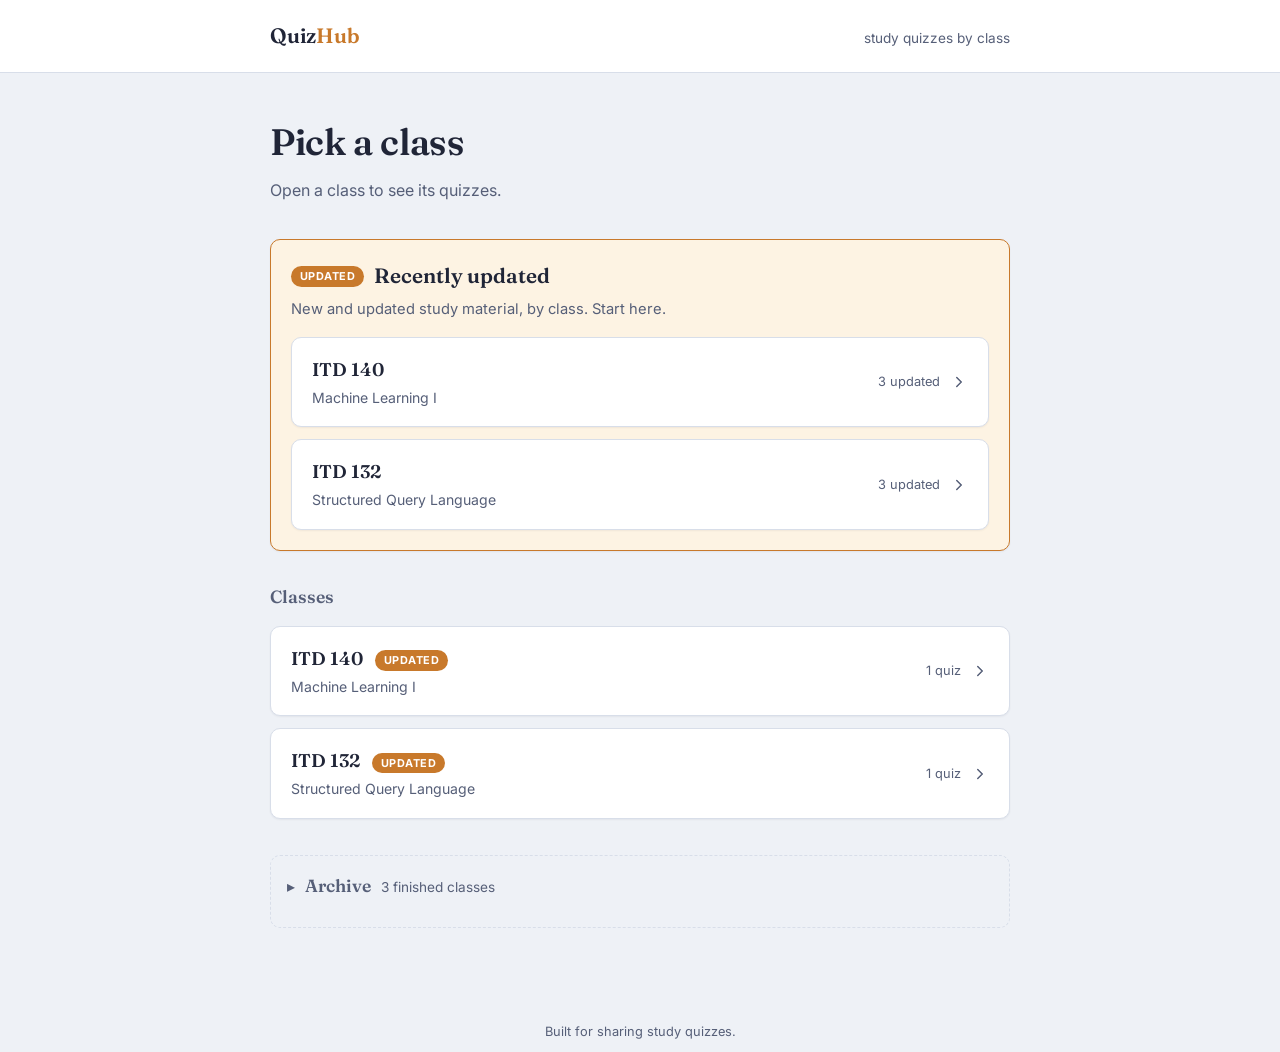
==== commit 9f6f70b5: "Show one expandable card per class in the Updated section Co-Authored-By: Claude Sonnet 5.5 <noreply" ====
--- a/index.html
+++ b/index.html
@@ -24,9 +24,9 @@
   <section id="featured" class="featured" hidden aria-labelledby="featured-title">
     <div class="featured-head">
       <span class="featured-flag">Updated</span>
-      <h2 id="featured-title">Final exam reviews</h2>
+      <h2 id="featured-title">Recently updated</h2>
     </div>
-    <p class="featured-sub">Updated study tools for the upcoming final. Start here.</p>
+    <p class="featured-sub">New and updated study material, by class. Start here.</p>
     <div id="featured-list" class="featured-list"></div>
   </section>
 
--- a/assets/style.css
+++ b/assets/style.css
@@ -1435,8 +1435,8 @@
 .featured-sub{ margin: 6px 0 0; color: var(--ink-soft); font-size: 0.92rem; }
 .featured-list{
   margin-top: 16px;
-  display: grid;
-  grid-template-columns: repeat(auto-fit, minmax(260px, 1fr));
+  display: flex;
+  flex-direction: column;
   gap: 12px;
 }
 .featured-card{
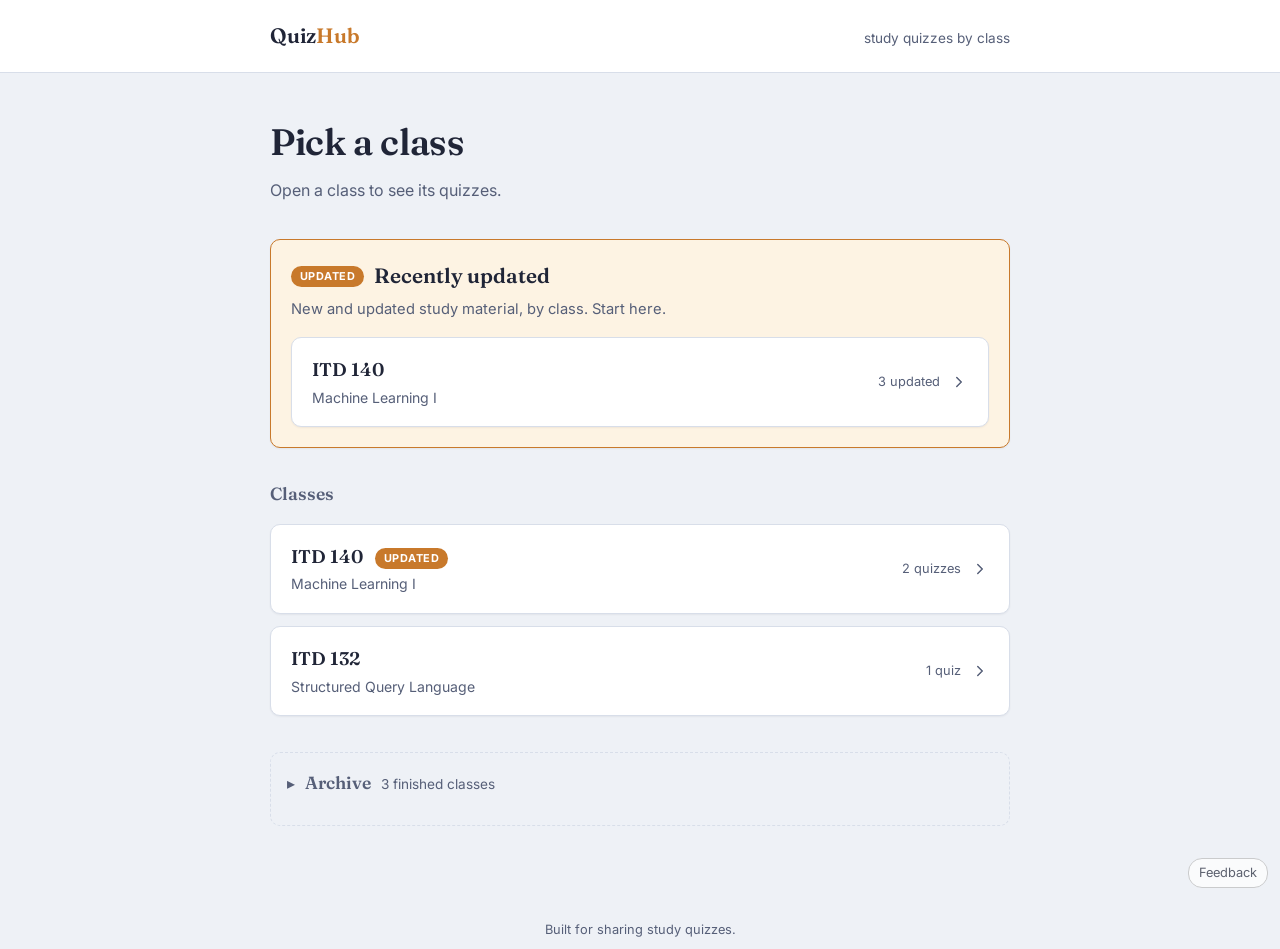
==== commit 90519477: "Add feedback tab and per-question report link backed by Firestore Co-Authored-By: Claude Sonnet 5.5 " ====
--- a/index.html
+++ b/index.html
@@ -47,5 +47,7 @@
 <footer class="site">Built for sharing study quizzes.</footer>
 
 <script src="assets/app.js"></script>
+<script src="assets/firebase-config.js"></script>
+<script src="assets/feedback.js"></script>
 </body>
 </html>
--- a/assets/style.css
+++ b/assets/style.css
@@ -363,6 +363,8 @@
   white-space: normal;
 }
 
+.q-fig{ margin: 0 0 20px; }
+
 .fb-input, .sa-input{
   width: 100%;
   font: inherit;
@@ -1548,3 +1550,17 @@
 .archive-note{ margin: 0 0 4px; font-size: 0.9rem; color: var(--ink-soft); }
 .archive .class-list{ margin-top: 12px; }
 .archive .class-card{ box-shadow: none; }
+
+.len-topics{ border: 0; padding: 0; margin: 0 0 16px; }
+.len-topic{ display: block; padding: 4px 0; cursor: pointer; }
+
+/* feedback */
+.fb-tab{ position: fixed; right: 12px; bottom: 12px; z-index: 50; font: inherit; font-size: .8rem; padding: 4px 10px; border-radius: 14px; border: 1px solid var(--border, #bbb); background: var(--card, #fff); color: inherit; opacity: .7; cursor: pointer; }
+.fb-tab:hover, .fb-tab:focus{ opacity: 1; }
+.fb-box{ position: fixed; right: 12px; bottom: 48px; z-index: 60; width: min(340px, calc(100vw - 24px)); padding: 12px; border-radius: 10px; border: 1px solid var(--border, #bbb); background: var(--card, #fff); color: inherit; box-shadow: 0 6px 24px rgba(0,0,0,.25); display: grid; gap: 8px; }
+.fb-head, .fb-row{ display: flex; justify-content: space-between; align-items: center; gap: 8px; }
+.fb-x{ border: 0; background: none; font-size: 1.3rem; color: inherit; cursor: pointer; }
+.fb-ctx{ margin: 0; font-size: .8rem; opacity: .8; overflow: hidden; text-overflow: ellipsis; white-space: nowrap; }
+.fb-text, .fb-kind{ font: inherit; width: 100%; box-sizing: border-box; padding: 6px; border-radius: 6px; border: 1px solid var(--border, #bbb); background: transparent; color: inherit; }
+.fb-msg{ font-size: .8rem; }
+.fb-report{ background: none; border: 0; padding: 0; margin-top: 8px; font: inherit; font-size: .75rem; opacity: .6; text-decoration: underline; color: inherit; cursor: pointer; }
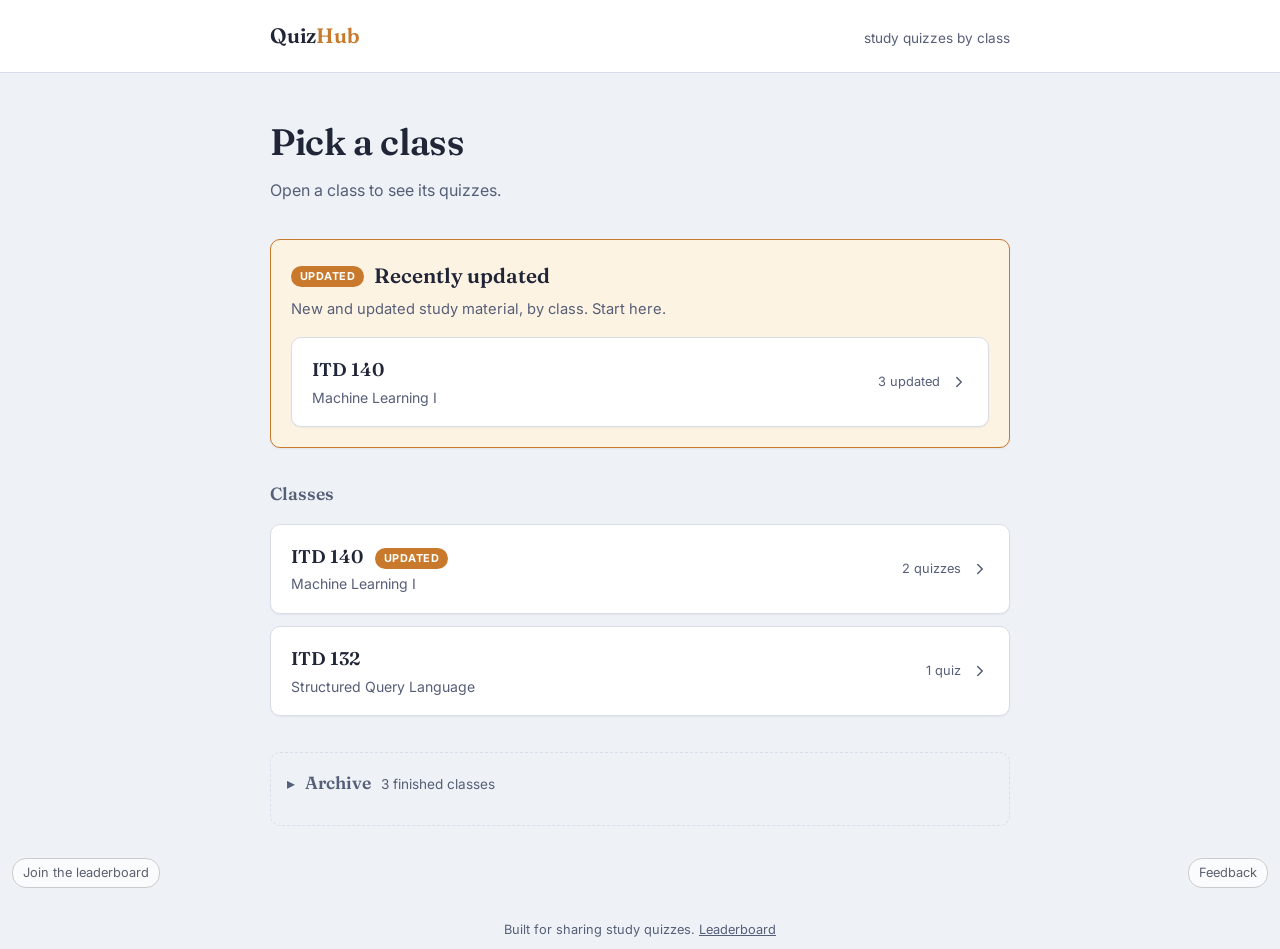
==== commit 4b607929: "Add nickname sign-in and leaderboard backed by anonymous Firebase auth Co-Authored-By: Claude Sonnet" ====
--- a/index.html
+++ b/index.html
@@ -44,10 +44,11 @@
   <div id="empty" class="empty-state" hidden>No classes yet. Add one in <code>classes.json</code>.</div>
 </div>
 
-<footer class="site">Built for sharing study quizzes.</footer>
+<footer class="site">Built for sharing study quizzes. <a href="leaderboard.html">Leaderboard</a></footer>
 
 <script src="assets/app.js"></script>
 <script src="assets/firebase-config.js"></script>
 <script src="assets/feedback.js"></script>
+<script src="assets/player.js"></script>
 </body>
 </html>
--- a/assets/style.css
+++ b/assets/style.css
@@ -1564,3 +1564,6 @@
 .fb-text, .fb-kind{ font: inherit; width: 100%; box-sizing: border-box; padding: 6px; border-radius: 6px; border: 1px solid var(--border, #bbb); background: transparent; color: inherit; }
 .fb-msg{ font-size: .8rem; }
 .fb-report{ background: none; border: 0; padding: 0; margin-top: 8px; font: inherit; font-size: .75rem; opacity: .6; text-decoration: underline; color: inherit; cursor: pointer; }
+.pl-tab{ right: auto; left: 12px; }
+.pl-box{ right: auto; left: 12px; }
+.lb-rows{ padding-left: 1.6em; line-height: 1.8; }
